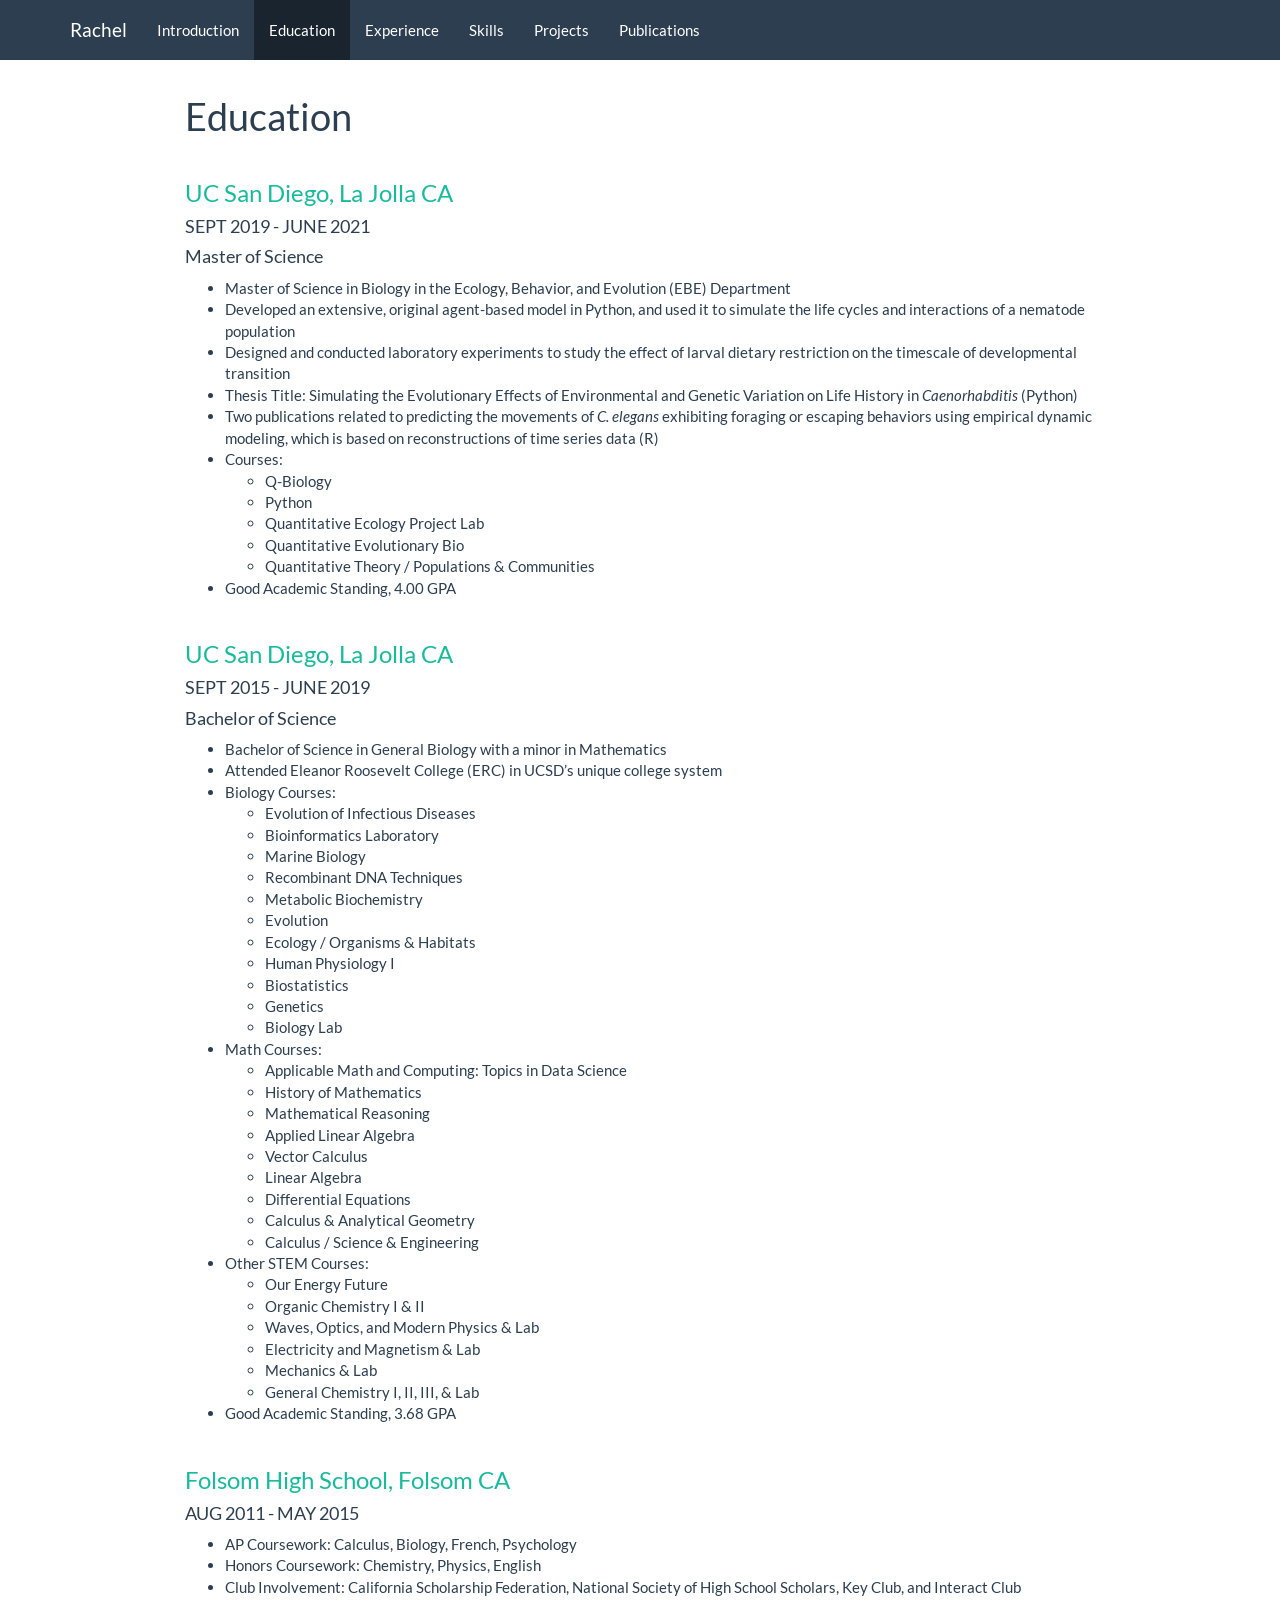
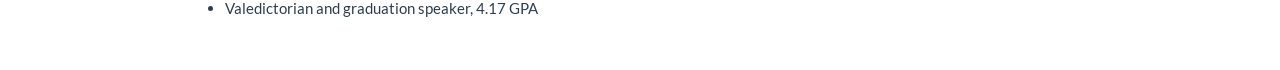
==== edu.html @ 0f0b10cb "Initial commit" ====
<!DOCTYPE html>

<html>

<head>

<meta charset="utf-8" />
<meta name="generator" content="pandoc" />
<meta http-equiv="X-UA-Compatible" content="IE=EDGE" />




<title>Education</title>

<script src="site_libs/header-attrs-2.25/header-attrs.js"></script>
<script src="site_libs/jquery-3.6.0/jquery-3.6.0.min.js"></script>
<meta name="viewport" content="width=device-width, initial-scale=1" />
<link href="site_libs/bootstrap-3.3.5/css/flatly.min.css" rel="stylesheet" />
<script src="site_libs/bootstrap-3.3.5/js/bootstrap.min.js"></script>
<script src="site_libs/bootstrap-3.3.5/shim/html5shiv.min.js"></script>
<script src="site_libs/bootstrap-3.3.5/shim/respond.min.js"></script>
<style>h1 {font-size: 34px;}
       h1.title {font-size: 38px;}
       h2 {font-size: 30px;}
       h3 {font-size: 24px;}
       h4 {font-size: 18px;}
       h5 {font-size: 16px;}
       h6 {font-size: 12px;}
       code {color: inherit; background-color: rgba(0, 0, 0, 0.04);}
       pre:not([class]) { background-color: white }</style>
<script src="site_libs/navigation-1.1/tabsets.js"></script>
<link href="site_libs/highlightjs-9.12.0/default.css" rel="stylesheet" />
<script src="site_libs/highlightjs-9.12.0/highlight.js"></script>
<link rel="shortcut icon" href="RG_Grad_Photo_2019.jpeg" />

<style type="text/css">
  code{white-space: pre-wrap;}
  span.smallcaps{font-variant: small-caps;}
  span.underline{text-decoration: underline;}
  div.column{display: inline-block; vertical-align: top; width: 50%;}
  div.hanging-indent{margin-left: 1.5em; text-indent: -1.5em;}
  ul.task-list{list-style: none;}
    </style>

<style type="text/css">code{white-space: pre;}</style>
<script type="text/javascript">
if (window.hljs) {
  hljs.configure({languages: []});
  hljs.initHighlightingOnLoad();
  if (document.readyState && document.readyState === "complete") {
    window.setTimeout(function() { hljs.initHighlighting(); }, 0);
  }
}
</script>









<style type = "text/css">
.main-container {
  max-width: 940px;
  margin-left: auto;
  margin-right: auto;
}
img {
  max-width:100%;
}
.tabbed-pane {
  padding-top: 12px;
}
.html-widget {
  margin-bottom: 20px;
}
button.code-folding-btn:focus {
  outline: none;
}
summary {
  display: list-item;
}
details > summary > p:only-child {
  display: inline;
}
pre code {
  padding: 0;
}
</style>


<style type="text/css">
.dropdown-submenu {
  position: relative;
}
.dropdown-submenu>.dropdown-menu {
  top: 0;
  left: 100%;
  margin-top: -6px;
  margin-left: -1px;
  border-radius: 0 6px 6px 6px;
}
.dropdown-submenu:hover>.dropdown-menu {
  display: block;
}
.dropdown-submenu>a:after {
  display: block;
  content: " ";
  float: right;
  width: 0;
  height: 0;
  border-color: transparent;
  border-style: solid;
  border-width: 5px 0 5px 5px;
  border-left-color: #cccccc;
  margin-top: 5px;
  margin-right: -10px;
}
.dropdown-submenu:hover>a:after {
  border-left-color: #adb5bd;
}
.dropdown-submenu.pull-left {
  float: none;
}
.dropdown-submenu.pull-left>.dropdown-menu {
  left: -100%;
  margin-left: 10px;
  border-radius: 6px 0 6px 6px;
}
</style>

<script type="text/javascript">
// manage active state of menu based on current page
$(document).ready(function () {
  // active menu anchor
  href = window.location.pathname
  href = href.substr(href.lastIndexOf('/') + 1)
  if (href === "")
    href = "index.html";
  var menuAnchor = $('a[href="' + href + '"]');

  // mark the anchor link active (and if it's in a dropdown, also mark that active)
  var dropdown = menuAnchor.closest('li.dropdown');
  if (window.bootstrap) { // Bootstrap 4+
    menuAnchor.addClass('active');
    dropdown.find('> .dropdown-toggle').addClass('active');
  } else { // Bootstrap 3
    menuAnchor.parent().addClass('active');
    dropdown.addClass('active');
  }

  // Navbar adjustments
  var navHeight = $(".navbar").first().height() + 15;
  var style = document.createElement('style');
  var pt = "padding-top: " + navHeight + "px; ";
  var mt = "margin-top: -" + navHeight + "px; ";
  var css = "";
  // offset scroll position for anchor links (for fixed navbar)
  for (var i = 1; i <= 6; i++) {
    css += ".section h" + i + "{ " + pt + mt + "}\n";
  }
  style.innerHTML = "body {" + pt + "padding-bottom: 40px; }\n" + css;
  document.head.appendChild(style);
});
</script>

<!-- tabsets -->

<style type="text/css">
.tabset-dropdown > .nav-tabs {
  display: inline-table;
  max-height: 500px;
  min-height: 44px;
  overflow-y: auto;
  border: 1px solid #ddd;
  border-radius: 4px;
}

.tabset-dropdown > .nav-tabs > li.active:before, .tabset-dropdown > .nav-tabs.nav-tabs-open:before {
  content: "\e259";
  font-family: 'Glyphicons Halflings';
  display: inline-block;
  padding: 10px;
  border-right: 1px solid #ddd;
}

.tabset-dropdown > .nav-tabs.nav-tabs-open > li.active:before {
  content: "\e258";
  font-family: 'Glyphicons Halflings';
  border: none;
}

.tabset-dropdown > .nav-tabs > li.active {
  display: block;
}

.tabset-dropdown > .nav-tabs > li > a,
.tabset-dropdown > .nav-tabs > li > a:focus,
.tabset-dropdown > .nav-tabs > li > a:hover {
  border: none;
  display: inline-block;
  border-radius: 4px;
  background-color: transparent;
}

.tabset-dropdown > .nav-tabs.nav-tabs-open > li {
  display: block;
  float: none;
}

.tabset-dropdown > .nav-tabs > li {
  display: none;
}
</style>

<!-- code folding -->




</head>

<body>


<div class="container-fluid main-container">




<div class="navbar navbar-default  navbar-fixed-top" role="navigation">
  <div class="container">
    <div class="navbar-header">
      <button type="button" class="navbar-toggle collapsed" data-toggle="collapse" data-bs-toggle="collapse" data-target="#navbar" data-bs-target="#navbar">
        <span class="icon-bar"></span>
        <span class="icon-bar"></span>
        <span class="icon-bar"></span>
      </button>
      <a class="navbar-brand" href="index.html">Rachel</a>
    </div>
    <div id="navbar" class="navbar-collapse collapse">
      <ul class="nav navbar-nav">
        <li>
  <a href="index.html">Introduction</a>
</li>
<li>
  <a href="edu.html">Education</a>
</li>
<li>
  <a href="exp.html">Experience</a>
</li>
<li>
  <a href="skills.html">Skills</a>
</li>
<li>
  <a href="proj.html">Projects</a>
</li>
<li>
  <a href="pub.html">Publications</a>
</li>
      </ul>
      <ul class="nav navbar-nav navbar-right">
        
      </ul>
    </div><!--/.nav-collapse -->
  </div><!--/.container -->
</div><!--/.navbar -->

<div id="header">



<h1 class="title toc-ignore">Education</h1>

</div>


<p> </p>
<div id="uc-san-diego-la-jolla-ca" class="section level3">
<h3><a href="https://ucsd.edu/">UC San Diego, La Jolla CA</a></h3>
<div id="sept-2019---june-2021" class="section level4">
<h4>SEPT 2019 - JUNE 2021</h4>
</div>
<div id="master-of-science" class="section level4">
<h4>Master of Science</h4>
<ul>
<li>Master of Science in Biology in the Ecology, Behavior, and Evolution
(EBE) Department</li>
<li>Developed an extensive, original agent-based model in Python, and
used it to simulate the life cycles and interactions of a nematode
population</li>
<li>Designed and conducted laboratory experiments to study the effect of
larval dietary restriction on the timescale of developmental
transition</li>
<li>Thesis Title: Simulating the Evolutionary Effects of Environmental
and Genetic Variation on Life History in <em>Caenorhabditis</em>
(Python)</li>
<li>Two publications related to predicting the movements of <em>C.
elegans</em> exhibiting foraging or escaping behaviors using empirical
dynamic modeling, which is based on reconstructions of time series data
(R)</li>
<li>Courses:
<ul>
<li>Q-Biology</li>
<li>Python</li>
<li>Quantitative Ecology Project Lab</li>
<li>Quantitative Evolutionary Bio</li>
<li>Quantitative Theory / Populations &amp; Communities</li>
</ul></li>
<li>Good Academic Standing, 4.00 GPA</li>
</ul>
<p> </p>
</div>
</div>
<div id="uc-san-diego-la-jolla-ca-1" class="section level3">
<h3><a href="https://ucsd.edu/">UC San Diego, La Jolla CA</a></h3>
<div id="sept-2015---june-2019" class="section level4">
<h4>SEPT 2015 - JUNE 2019</h4>
</div>
<div id="bachelor-of-science" class="section level4">
<h4>Bachelor of Science</h4>
<ul>
<li>Bachelor of Science in General Biology with a minor in
Mathematics</li>
<li>Attended Eleanor Roosevelt College (ERC) in UCSD’s unique college
system</li>
<li>Biology Courses:
<ul>
<li>Evolution of Infectious Diseases</li>
<li>Bioinformatics Laboratory</li>
<li>Marine Biology</li>
<li>Recombinant DNA Techniques</li>
<li>Metabolic Biochemistry</li>
<li>Evolution</li>
<li>Ecology / Organisms &amp; Habitats</li>
<li>Human Physiology I</li>
<li>Biostatistics</li>
<li>Genetics</li>
<li>Biology Lab</li>
</ul></li>
<li>Math Courses:
<ul>
<li>Applicable Math and Computing: Topics in Data Science</li>
<li>History of Mathematics</li>
<li>Mathematical Reasoning</li>
<li>Applied Linear Algebra</li>
<li>Vector Calculus</li>
<li>Linear Algebra</li>
<li>Differential Equations</li>
<li>Calculus &amp; Analytical Geometry</li>
<li>Calculus / Science &amp; Engineering</li>
</ul></li>
<li>Other STEM Courses:
<ul>
<li>Our Energy Future</li>
<li>Organic Chemistry I &amp; II</li>
<li>Waves, Optics, and Modern Physics &amp; Lab</li>
<li>Electricity and Magnetism &amp; Lab</li>
<li>Mechanics &amp; Lab</li>
<li>General Chemistry I, II, III, &amp; Lab</li>
</ul></li>
<li>Good Academic Standing, 3.68 GPA</li>
</ul>
<p> </p>
</div>
</div>
<div id="folsom-high-school-folsom-ca" class="section level3">
<h3><a href="https://www.fcusd.org/fhs">Folsom High School, Folsom
CA</a></h3>
<div id="aug-2011---may-2015" class="section level4">
<h4>AUG 2011 - MAY 2015</h4>
<ul>
<li>AP Coursework: Calculus, Biology, French, Psychology</li>
<li>Honors Coursework: Chemistry, Physics, English</li>
<li>Club Involvement: California Scholarship Federation, National
Society of High School Scholars, Key Club, and Interact Club</li>
<li>Valedictorian and graduation speaker, 4.17 GPA</li>
</ul>
</div>
</div>




</div>

<script>

// add bootstrap table styles to pandoc tables
function bootstrapStylePandocTables() {
  $('tr.odd').parent('tbody').parent('table').addClass('table table-condensed');
}
$(document).ready(function () {
  bootstrapStylePandocTables();
});


</script>

<!-- tabsets -->

<script>
$(document).ready(function () {
  window.buildTabsets("TOC");
});

$(document).ready(function () {
  $('.tabset-dropdown > .nav-tabs > li').click(function () {
    $(this).parent().toggleClass('nav-tabs-open');
  });
});
</script>

<!-- code folding -->


<!-- dynamically load mathjax for compatibility with self-contained -->
<script>
  (function () {
    var script = document.createElement("script");
    script.type = "text/javascript";
    script.src  = "https://mathjax.rstudio.com/latest/MathJax.js?config=TeX-AMS-MML_HTMLorMML";
    document.getElementsByTagName("head")[0].appendChild(script);
  })();
</script>

</body>
</html>
---- site_libs/bootstrap-3.3.5/css/flatly.min.css ----
@font-face {
  font-family: 'Lato';
  font-style: normal;
  font-weight: 400;
  src: url(fonts/Lato.ttf) format('truetype');
}
@font-face {
  font-family: 'Lato';
  font-style: normal;
  font-weight: 700;
  src: url(fonts/LatoBold.ttf) format('truetype');
}
@font-face {
  font-family: 'Lato';
  font-style: italic;
  font-weight: 400;
  src: url(fonts/LatoItalic.ttf) format('truetype');
}

/*!
 * bootswatch v3.3.6
 * Homepage: http://bootswatch.com
 * Copyright 2012-2015 Thomas Park
 * Licensed under MIT
 * Based on Bootstrap
*//*!
 * Bootstrap v3.3.6 (http://getbootstrap.com)
 * Copyright 2011-2015 Twitter, Inc.
 * Licensed under MIT (https://github.com/twbs/bootstrap/blob/master/LICENSE)
 *//*! normalize.css v3.0.3 | MIT License | github.com/necolas/normalize.css */html{font-family:sans-serif;-ms-text-size-adjust:100%;-webkit-text-size-adjust:100%}body{margin:0}article,aside,details,figcaption,figure,footer,header,hgroup,main,menu,nav,section,summary{display:block}audio,canvas,progress,video{display:inline-block;vertical-align:baseline}audio:not([controls]){display:none;height:0}[hidden],template{display:none}a{background-color:transparent}a:active,a:hover{outline:0}abbr[title]{border-bottom:1px dotted}b,strong{font-weight:bold}dfn{font-style:italic}h1{font-size:2em;margin:0.67em 0}mark{background:#ff0;color:#000}small{font-size:80%}sub,sup{font-size:75%;line-height:0;position:relative;vertical-align:baseline}sup{top:-0.5em}sub{bottom:-0.25em}img{border:0}svg:not(:root){overflow:hidden}figure{margin:1em 40px}hr{-webkit-box-sizing:content-box;-moz-box-sizing:content-box;box-sizing:content-box;height:0}pre{overflow:auto}code,kbd,pre,samp{font-family:monospace, monospace;font-size:1em}button,input,optgroup,select,textarea{color:inherit;font:inherit;margin:0}button{overflow:visible}button,select{text-transform:none}button,html input[type="button"],input[type="reset"],input[type="submit"]{-webkit-appearance:button;cursor:pointer}button[disabled],html input[disabled]{cursor:default}button::-moz-focus-inner,input::-moz-focus-inner{border:0;padding:0}input{line-height:normal}input[type="checkbox"],input[type="radio"]{-webkit-box-sizing:border-box;-moz-box-sizing:border-box;box-sizing:border-box;padding:0}input[type="number"]::-webkit-inner-spin-button,input[type="number"]::-webkit-outer-spin-button{height:auto}input[type="search"]{-webkit-appearance:textfield;-webkit-box-sizing:content-box;-moz-box-sizing:content-box;box-sizing:content-box}input[type="search"]::-webkit-search-cancel-button,input[type="search"]::-webkit-search-decoration{-webkit-appearance:none}fieldset{border:1px solid #c0c0c0;margin:0 2px;padding:0.35em 0.625em 0.75em}legend{border:0;padding:0}textarea{overflow:auto}optgroup{font-weight:bold}table{border-collapse:collapse;border-spacing:0}td,th{padding:0}/*! Source: https://github.com/h5bp/html5-boilerplate/blob/master/src/css/main.css */@media print{*,*:before,*:after{background:transparent !important;color:#000 !important;-webkit-box-shadow:none !important;box-shadow:none !important;text-shadow:none !important}a,a:visited{text-decoration:underline}a[href]:after{content:" (" attr(href) ")"}abbr[title]:after{content:" (" attr(title) ")"}a[href^="#"]:after,a[href^="javascript:"]:after{content:""}pre,blockquote{border:1px solid #999;page-break-inside:avoid}thead{display:table-header-group}tr,img{page-break-inside:avoid}img{max-width:100% !important}p,h2,h3{orphans:3;widows:3}h2,h3{page-break-after:avoid}.navbar{display:none}.btn>.caret,.dropup>.btn>.caret{border-top-color:#000 !important}.label{border:1px solid #000}.table{border-collapse:collapse !important}.table td,.table th{background-color:#fff !important}.table-bordered th,.table-bordered td{border:1px solid #ddd !important}}@font-face{font-family:'Glyphicons Halflings';src:url('../fonts/glyphicons-halflings-regular.eot');src:url('../fonts/glyphicons-halflings-regular.eot?#iefix') format('embedded-opentype'),url('../fonts/glyphicons-halflings-regular.woff') format('woff'),url('../fonts/glyphicons-halflings-regular.ttf') format('truetype'),url('../fonts/glyphicons-halflings-regular.svg#glyphicons_halflingsregular') format('svg')}.glyphicon{position:relative;top:1px;display:inline-block;font-family:'Glyphicons Halflings';font-style:normal;font-weight:normal;line-height:1;-webkit-font-smoothing:antialiased;-moz-osx-font-smoothing:grayscale}.glyphicon-asterisk:before{content:"\002a"}.glyphicon-plus:before{content:"\002b"}.glyphicon-euro:before,.glyphicon-eur:before{content:"\20ac"}.glyphicon-minus:before{content:"\2212"}.glyphicon-cloud:before{content:"\2601"}.glyphicon-envelope:before{content:"\2709"}.glyphicon-pencil:before{content:"\270f"}.glyphicon-glass:before{content:"\e001"}.glyphicon-music:before{content:"\e002"}.glyphicon-search:before{content:"\e003"}.glyphicon-heart:before{content:"\e005"}.glyphicon-star:before{content:"\e006"}.glyphicon-star-empty:before{content:"\e007"}.glyphicon-user:before{content:"\e008"}.glyphicon-film:before{content:"\e009"}.glyphicon-th-large:before{content:"\e010"}.glyphicon-th:before{content:"\e011"}.glyphicon-th-list:before{content:"\e012"}.glyphicon-ok:before{content:"\e013"}.glyphicon-remove:before{content:"\e014"}.glyphicon-zoom-in:before{content:"\e015"}.glyphicon-zoom-out:before{content:"\e016"}.glyphicon-off:before{content:"\e017"}.glyphicon-signal:before{content:"\e018"}.glyphicon-cog:before{content:"\e019"}.glyphicon-trash:before{content:"\e020"}.glyphicon-home:before{content:"\e021"}.glyphicon-file:before{content:"\e022"}.glyphicon-time:before{content:"\e023"}.glyphicon-road:before{content:"\e024"}.glyphicon-download-alt:before{content:"\e025"}.glyphicon-download:before{content:"\e026"}.glyphicon-upload:before{content:"\e027"}.glyphicon-inbox:before{content:"\e028"}.glyphicon-play-circle:before{content:"\e029"}.glyphicon-repeat:before{content:"\e030"}.glyphicon-refresh:before{content:"\e031"}.glyphicon-list-alt:before{content:"\e032"}.glyphicon-lock:before{content:"\e033"}.glyphicon-flag:before{content:"\e034"}.glyphicon-headphones:before{content:"\e035"}.glyphicon-volume-off:before{content:"\e036"}.glyphicon-volume-down:before{content:"\e037"}.glyphicon-volume-up:before{content:"\e038"}.glyphicon-qrcode:before{content:"\e039"}.glyphicon-barcode:before{content:"\e040"}.glyphicon-tag:before{content:"\e041"}.glyphicon-tags:before{content:"\e042"}.glyphicon-book:before{content:"\e043"}.glyphicon-bookmark:before{content:"\e044"}.glyphicon-print:before{content:"\e045"}.glyphicon-camera:before{content:"\e046"}.glyphicon-font:before{content:"\e047"}.glyphicon-bold:before{content:"\e048"}.glyphicon-italic:before{content:"\e049"}.glyphicon-text-height:before{content:"\e050"}.glyphicon-text-width:before{content:"\e051"}.glyphicon-align-left:before{content:"\e052"}.glyphicon-align-center:before{content:"\e053"}.glyphicon-align-right:before{content:"\e054"}.glyphicon-align-justify:before{content:"\e055"}.glyphicon-list:before{content:"\e056"}.glyphicon-indent-left:before{content:"\e057"}.glyphicon-indent-right:before{content:"\e058"}.glyphicon-facetime-video:before{content:"\e059"}.glyphicon-picture:before{content:"\e060"}.glyphicon-map-marker:before{content:"\e062"}.glyphicon-adjust:before{content:"\e063"}.glyphicon-tint:before{content:"\e064"}.glyphicon-edit:before{content:"\e065"}.glyphicon-share:before{content:"\e066"}.glyphicon-check:before{content:"\e067"}.glyphicon-move:before{content:"\e068"}.glyphicon-step-backward:before{content:"\e069"}.glyphicon-fast-backward:before{content:"\e070"}.glyphicon-backward:before{content:"\e071"}.glyphicon-play:before{content:"\e072"}.glyphicon-pause:before{content:"\e073"}.glyphicon-stop:before{content:"\e074"}.glyphicon-forward:before{content:"\e075"}.glyphicon-fast-forward:before{content:"\e076"}.glyphicon-step-forward:before{content:"\e077"}.glyphicon-eject:before{content:"\e078"}.glyphicon-chevron-left:before{content:"\e079"}.glyphicon-chevron-right:before{content:"\e080"}.glyphicon-plus-sign:before{content:"\e081"}.glyphicon-minus-sign:before{content:"\e082"}.glyphicon-remove-sign:before{content:"\e083"}.glyphicon-ok-sign:before{content:"\e084"}.glyphicon-question-sign:before{content:"\e085"}.glyphicon-info-sign:before{content:"\e086"}.glyphicon-screenshot:before{content:"\e087"}.glyphicon-remove-circle:before{content:"\e088"}.glyphicon-ok-circle:before{content:"\e089"}.glyphicon-ban-circle:before{content:"\e090"}.glyphicon-arrow-left:before{content:"\e091"}.glyphicon-arrow-right:before{content:"\e092"}.glyphicon-arrow-up:before{content:"\e093"}.glyphicon-arrow-down:before{content:"\e094"}.glyphicon-share-alt:before{content:"\e095"}.glyphicon-resize-full:before{content:"\e096"}.glyphicon-resize-small:before{content:"\e097"}.glyphicon-exclamation-sign:before{content:"\e101"}.glyphicon-gift:before{content:"\e102"}.glyphicon-leaf:before{content:"\e103"}.glyphicon-fire:before{content:"\e104"}.glyphicon-eye-open:before{content:"\e105"}.glyphicon-eye-close:before{content:"\e106"}.glyphicon-warning-sign:before{content:"\e107"}.glyphicon-plane:before{content:"\e108"}.glyphicon-calendar:before{content:"\e109"}.glyphicon-random:before{content:"\e110"}.glyphicon-comment:before{content:"\e111"}.glyphicon-magnet:before{content:"\e112"}.glyphicon-chevron-up:before{content:"\e113"}.glyphicon-chevron-down:before{content:"\e114"}.glyphicon-retweet:before{content:"\e115"}.glyphicon-shopping-cart:before{content:"\e116"}.glyphicon-folder-close:before{content:"\e117"}.glyphicon-folder-open:before{content:"\e118"}.glyphicon-resize-vertical:before{content:"\e119"}.glyphicon-resize-horizontal:before{content:"\e120"}.glyphicon-hdd:before{content:"\e121"}.glyphicon-bullhorn:before{content:"\e122"}.glyphicon-bell:before{content:"\e123"}.glyphicon-certificate:before{content:"\e124"}.glyphicon-thumbs-up:before{content:"\e125"}.glyphicon-thumbs-down:before{content:"\e126"}.glyphicon-hand-right:before{content:"\e127"}.glyphicon-hand-left:before{content:"\e128"}.glyphicon-hand-up:before{content:"\e129"}.glyphicon-hand-down:before{content:"\e130"}.glyphicon-circle-arrow-right:before{content:"\e131"}.glyphicon-circle-arrow-left:before{content:"\e132"}.glyphicon-circle-arrow-up:before{content:"\e133"}.glyphicon-circle-arrow-down:before{content:"\e134"}.glyphicon-globe:before{content:"\e135"}.glyphicon-wrench:before{content:"\e136"}.glyphicon-tasks:before{content:"\e137"}.glyphicon-filter:before{content:"\e138"}.glyphicon-briefcase:before{content:"\e139"}.glyphicon-fullscreen:before{content:"\e140"}.glyphicon-dashboard:before{content:"\e141"}.glyphicon-paperclip:before{content:"\e142"}.glyphicon-heart-empty:before{content:"\e143"}.glyphicon-link:before{content:"\e144"}.glyphicon-phone:before{content:"\e145"}.glyphicon-pushpin:before{content:"\e146"}.glyphicon-usd:before{content:"\e148"}.glyphicon-gbp:before{content:"\e149"}.glyphicon-sort:before{content:"\e150"}.glyphicon-sort-by-alphabet:before{content:"\e151"}.glyphicon-sort-by-alphabet-alt:before{content:"\e152"}.glyphicon-sort-by-order:before{content:"\e153"}.glyphicon-sort-by-order-alt:before{content:"\e154"}.glyphicon-sort-by-attributes:before{content:"\e155"}.glyphicon-sort-by-attributes-alt:before{content:"\e156"}.glyphicon-unchecked:before{content:"\e157"}.glyphicon-expand:before{content:"\e158"}.glyphicon-collapse-down:before{content:"\e159"}.glyphicon-collapse-up:before{content:"\e160"}.glyphicon-log-in:before{content:"\e161"}.glyphicon-flash:before{content:"\e162"}.glyphicon-log-out:before{content:"\e163"}.glyphicon-new-window:before{content:"\e164"}.glyphicon-record:before{content:"\e165"}.glyphicon-save:before{content:"\e166"}.glyphicon-open:before{content:"\e167"}.glyphicon-saved:before{content:"\e168"}.glyphicon-import:before{content:"\e169"}.glyphicon-export:before{content:"\e170"}.glyphicon-send:before{content:"\e171"}.glyphicon-floppy-disk:before{content:"\e172"}.glyphicon-floppy-saved:before{content:"\e173"}.glyphicon-floppy-remove:before{content:"\e174"}.glyphicon-floppy-save:before{content:"\e175"}.glyphicon-floppy-open:before{content:"\e176"}.glyphicon-credit-card:before{content:"\e177"}.glyphicon-transfer:before{content:"\e178"}.glyphicon-cutlery:before{content:"\e179"}.glyphicon-header:before{content:"\e180"}.glyphicon-compressed:before{content:"\e181"}.glyphicon-earphone:before{content:"\e182"}.glyphicon-phone-alt:before{content:"\e183"}.glyphicon-tower:before{content:"\e184"}.glyphicon-stats:before{content:"\e185"}.glyphicon-sd-video:before{content:"\e186"}.glyphicon-hd-video:before{content:"\e187"}.glyphicon-subtitles:before{content:"\e188"}.glyphicon-sound-stereo:before{content:"\e189"}.glyphicon-sound-dolby:before{content:"\e190"}.glyphicon-sound-5-1:before{content:"\e191"}.glyphicon-sound-6-1:before{content:"\e192"}.glyphicon-sound-7-1:before{content:"\e193"}.glyphicon-copyright-mark:before{content:"\e194"}.glyphicon-registration-mark:before{content:"\e195"}.glyphicon-cloud-download:before{content:"\e197"}.glyphicon-cloud-upload:before{content:"\e198"}.glyphicon-tree-conifer:before{content:"\e199"}.glyphicon-tree-deciduous:before{content:"\e200"}.glyphicon-cd:before{content:"\e201"}.glyphicon-save-file:before{content:"\e202"}.glyphicon-open-file:before{content:"\e203"}.glyphicon-level-up:before{content:"\e204"}.glyphicon-copy:before{content:"\e205"}.glyphicon-paste:before{content:"\e206"}.glyphicon-alert:before{content:"\e209"}.glyphicon-equalizer:before{content:"\e210"}.glyphicon-king:before{content:"\e211"}.glyphicon-queen:before{content:"\e212"}.glyphicon-pawn:before{content:"\e213"}.glyphicon-bishop:before{content:"\e214"}.glyphicon-knight:before{content:"\e215"}.glyphicon-baby-formula:before{content:"\e216"}.glyphicon-tent:before{content:"\26fa"}.glyphicon-blackboard:before{content:"\e218"}.glyphicon-bed:before{content:"\e219"}.glyphicon-apple:before{content:"\f8ff"}.glyphicon-erase:before{content:"\e221"}.glyphicon-hourglass:before{content:"\231b"}.glyphicon-lamp:before{content:"\e223"}.glyphicon-duplicate:before{content:"\e224"}.glyphicon-piggy-bank:before{content:"\e225"}.glyphicon-scissors:before{content:"\e226"}.glyphicon-bitcoin:before{content:"\e227"}.glyphicon-btc:before{content:"\e227"}.glyphicon-xbt:before{content:"\e227"}.glyphicon-yen:before{content:"\00a5"}.glyphicon-jpy:before{content:"\00a5"}.glyphicon-ruble:before{content:"\20bd"}.glyphicon-rub:before{content:"\20bd"}.glyphicon-scale:before{content:"\e230"}.glyphicon-ice-lolly:before{content:"\e231"}.glyphicon-ice-lolly-tasted:before{content:"\e232"}.glyphicon-education:before{content:"\e233"}.glyphicon-option-horizontal:before{content:"\e234"}.glyphicon-option-vertical:before{content:"\e235"}.glyphicon-menu-hamburger:before{content:"\e236"}.glyphicon-modal-window:before{content:"\e237"}.glyphicon-oil:before{content:"\e238"}.glyphicon-grain:before{content:"\e239"}.glyphicon-sunglasses:before{content:"\e240"}.glyphicon-text-size:before{content:"\e241"}.glyphicon-text-color:before{content:"\e242"}.glyphicon-text-background:before{content:"\e243"}.glyphicon-object-align-top:before{content:"\e244"}.glyphicon-object-align-bottom:before{content:"\e245"}.glyphicon-object-align-horizontal:before{content:"\e246"}.glyphicon-object-align-left:before{content:"\e247"}.glyphicon-object-align-vertical:before{content:"\e248"}.glyphicon-object-align-right:before{content:"\e249"}.glyphicon-triangle-right:before{content:"\e250"}.glyphicon-triangle-left:before{content:"\e251"}.glyphicon-triangle-bottom:before{content:"\e252"}.glyphicon-triangle-top:before{content:"\e253"}.glyphicon-console:before{content:"\e254"}.glyphicon-superscript:before{content:"\e255"}.glyphicon-subscript:before{content:"\e256"}.glyphicon-menu-left:before{content:"\e257"}.glyphicon-menu-right:before{content:"\e258"}.glyphicon-menu-down:before{content:"\e259"}.glyphicon-menu-up:before{content:"\e260"}*{-webkit-box-sizing:border-box;-moz-box-sizing:border-box;box-sizing:border-box}*:before,*:after{-webkit-box-sizing:border-box;-moz-box-sizing:border-box;box-sizing:border-box}html{font-size:10px;-webkit-tap-highlight-color:rgba(0,0,0,0)}body{font-family:"Lato","Helvetica Neue",Helvetica,Arial,sans-serif;font-size:15px;line-height:1.42857143;color:#2c3e50;background-color:#ffffff}input,button,select,textarea{font-family:inherit;font-size:inherit;line-height:inherit}a{color:#18bc9c;text-decoration:none}a:hover,a:focus{color:#18bc9c;text-decoration:underline}a:focus{outline:thin dotted;outline:5px auto -webkit-focus-ring-color;outline-offset:-2px}figure{margin:0}img{vertical-align:middle}.img-responsive,.thumbnail>img,.thumbnail a>img,.carousel-inner>.item>img,.carousel-inner>.item>a>img{display:block;max-width:100%;height:auto}.img-rounded{border-radius:6px}.img-thumbnail{padding:4px;line-height:1.42857143;background-color:#ffffff;border:1px solid #ecf0f1;border-radius:4px;-webkit-transition:all .2s ease-in-out;-o-transition:all .2s ease-in-out;transition:all .2s ease-in-out;display:inline-block;max-width:100%;height:auto}.img-circle{border-radius:50%}hr{margin-top:21px;margin-bottom:21px;border:0;border-top:1px solid #ecf0f1}.sr-only{position:absolute;width:1px;height:1px;margin:-1px;padding:0;overflow:hidden;clip:rect(0, 0, 0, 0);border:0}.sr-only-focusable:active,.sr-only-focusable:focus{position:static;width:auto;height:auto;margin:0;overflow:visible;clip:auto}[role="button"]{cursor:pointer}h1,h2,h3,h4,h5,h6,.h1,.h2,.h3,.h4,.h5,.h6{font-family:"Lato","Helvetica Neue",Helvetica,Arial,sans-serif;font-weight:400;line-height:1.1;color:inherit}h1 small,h2 small,h3 small,h4 small,h5 small,h6 small,.h1 small,.h2 small,.h3 small,.h4 small,.h5 small,.h6 small,h1 .small,h2 .small,h3 .small,h4 .small,h5 .small,h6 .small,.h1 .small,.h2 .small,.h3 .small,.h4 .small,.h5 .small,.h6 .small{font-weight:normal;line-height:1;color:#b4bcc2}h1,.h1,h2,.h2,h3,.h3{margin-top:21px;margin-bottom:10.5px}h1 small,.h1 small,h2 small,.h2 small,h3 small,.h3 small,h1 .small,.h1 .small,h2 .small,.h2 .small,h3 .small,.h3 .small{font-size:65%}h4,.h4,h5,.h5,h6,.h6{margin-top:10.5px;margin-bottom:10.5px}h4 small,.h4 small,h5 small,.h5 small,h6 small,.h6 small,h4 .small,.h4 .small,h5 .small,.h5 .small,h6 .small,.h6 .small{font-size:75%}h1,.h1{font-size:39px}h2,.h2{font-size:32px}h3,.h3{font-size:26px}h4,.h4{font-size:19px}h5,.h5{font-size:15px}h6,.h6{font-size:13px}p{margin:0 0 10.5px}.lead{margin-bottom:21px;font-size:17px;font-weight:300;line-height:1.4}@media (min-width:768px){.lead{font-size:22.5px}}small,.small{font-size:86%}mark,.mark{background-color:#f39c12;padding:.2em}.text-left{text-align:left}.text-right{text-align:right}.text-center{text-align:center}.text-justify{text-align:justify}.text-nowrap{white-space:nowrap}.text-lowercase{text-transform:lowercase}.text-uppercase{text-transform:uppercase}.text-capitalize{text-transform:capitalize}.text-muted{color:#b4bcc2}.text-primary{color:#2c3e50}a.text-primary:hover,a.text-primary:focus{color:#1a242f}.text-success{color:#ffffff}a.text-success:hover,a.text-success:focus{color:#e6e6e6}.text-info{color:#ffffff}a.text-info:hover,a.text-info:focus{color:#e6e6e6}.text-warning{color:#ffffff}a.text-warning:hover,a.text-warning:focus{color:#e6e6e6}.text-danger{color:#ffffff}a.text-danger:hover,a.text-danger:focus{color:#e6e6e6}.bg-primary{color:#fff;background-color:#2c3e50}a.bg-primary:hover,a.bg-primary:focus{background-color:#1a242f}.bg-success{background-color:#18bc9c}a.bg-success:hover,a.bg-success:focus{background-color:#128f76}.bg-info{background-color:#3498db}a.bg-info:hover,a.bg-info:focus{background-color:#217dbb}.bg-warning{background-color:#f39c12}a.bg-warning:hover,a.bg-warning:focus{background-color:#c87f0a}.bg-danger{background-color:#e74c3c}a.bg-danger:hover,a.bg-danger:focus{background-color:#d62c1a}.page-header{padding-bottom:9.5px;margin:42px 0 21px;border-bottom:1px solid transparent}ul,ol{margin-top:0;margin-bottom:10.5px}ul ul,ol ul,ul ol,ol ol{margin-bottom:0}.list-unstyled{padding-left:0;list-style:none}.list-inline{padding-left:0;list-style:none;margin-left:-5px}.list-inline>li{display:inline-block;padding-left:5px;padding-right:5px}dl{margin-top:0;margin-bottom:21px}dt,dd{line-height:1.42857143}dt{font-weight:bold}dd{margin-left:0}@media (min-width:768px){.dl-horizontal dt{float:left;width:160px;clear:left;text-align:right;overflow:hidden;text-overflow:ellipsis;white-space:nowrap}.dl-horizontal dd{margin-left:180px}}abbr[title],abbr[data-original-title]{cursor:help;border-bottom:1px dotted #b4bcc2}.initialism{font-size:90%;text-transform:uppercase}blockquote{padding:10.5px 21px;margin:0 0 21px;font-size:18.75px;border-left:5px solid #ecf0f1}blockquote p:last-child,blockquote ul:last-child,blockquote ol:last-child{margin-bottom:0}blockquote footer,blockquote small,blockquote .small{display:block;font-size:80%;line-height:1.42857143;color:#b4bcc2}blockquote footer:before,blockquote small:before,blockquote .small:before{content:'\2014 \00A0'}.blockquote-reverse,blockquote.pull-right{padding-right:15px;padding-left:0;border-right:5px solid #ecf0f1;border-left:0;text-align:right}.blockquote-reverse footer:before,blockquote.pull-right footer:before,.blockquote-reverse small:before,blockquote.pull-right small:before,.blockquote-reverse .small:before,blockquote.pull-right .small:before{content:''}.blockquote-reverse footer:after,blockquote.pull-right footer:after,.blockquote-reverse small:after,blockquote.pull-right small:after,.blockquote-reverse .small:after,blockquote.pull-right .small:after{content:'\00A0 \2014'}address{margin-bottom:21px;font-style:normal;line-height:1.42857143}code,kbd,pre,samp{font-family:monospace}code{padding:2px 4px;font-size:90%;color:#c7254e;background-color:#f9f2f4;border-radius:4px}kbd{padding:2px 4px;font-size:90%;color:#ffffff;background-color:#333333;border-radius:3px;-webkit-box-shadow:inset 0 -1px 0 rgba(0,0,0,0.25);box-shadow:inset 0 -1px 0 rgba(0,0,0,0.25)}kbd kbd{padding:0;font-size:100%;font-weight:bold;-webkit-box-shadow:none;box-shadow:none}pre{display:block;padding:10px;margin:0 0 10.5px;font-size:14px;line-height:1.42857143;word-break:break-all;word-wrap:break-word;color:#7b8a8b;background-color:#ecf0f1;border:1px solid #cccccc;border-radius:4px}pre code{padding:0;font-size:inherit;color:inherit;white-space:pre-wrap;background-color:transparent;border-radius:0}.pre-scrollable{max-height:340px;overflow-y:scroll}.container{margin-right:auto;margin-left:auto;padding-left:15px;padding-right:15px}@media (min-width:768px){.container{width:750px}}@media (min-width:992px){.container{width:970px}}@media (min-width:1200px){.container{width:1170px}}.container-fluid{margin-right:auto;margin-left:auto;padding-left:15px;padding-right:15px}.row{margin-left:-15px;margin-right:-15px}.col-xs-1,.col-sm-1,.col-md-1,.col-lg-1,.col-xs-2,.col-sm-2,.col-md-2,.col-lg-2,.col-xs-3,.col-sm-3,.col-md-3,.col-lg-3,.col-xs-4,.col-sm-4,.col-md-4,.col-lg-4,.col-xs-5,.col-sm-5,.col-md-5,.col-lg-5,.col-xs-6,.col-sm-6,.col-md-6,.col-lg-6,.col-xs-7,.col-sm-7,.col-md-7,.col-lg-7,.col-xs-8,.col-sm-8,.col-md-8,.col-lg-8,.col-xs-9,.col-sm-9,.col-md-9,.col-lg-9,.col-xs-10,.col-sm-10,.col-md-10,.col-lg-10,.col-xs-11,.col-sm-11,.col-md-11,.col-lg-11,.col-xs-12,.col-sm-12,.col-md-12,.col-lg-12{position:relative;min-height:1px;padding-left:15px;padding-right:15px}.col-xs-1,.col-xs-2,.col-xs-3,.col-xs-4,.col-xs-5,.col-xs-6,.col-xs-7,.col-xs-8,.col-xs-9,.col-xs-10,.col-xs-11,.col-xs-12{float:left}.col-xs-12{width:100%}.col-xs-11{width:91.66666667%}.col-xs-10{width:83.33333333%}.col-xs-9{width:75%}.col-xs-8{width:66.66666667%}.col-xs-7{width:58.33333333%}.col-xs-6{width:50%}.col-xs-5{width:41.66666667%}.col-xs-4{width:33.33333333%}.col-xs-3{width:25%}.col-xs-2{width:16.66666667%}.col-xs-1{width:8.33333333%}.col-xs-pull-12{right:100%}.col-xs-pull-11{right:91.66666667%}.col-xs-pull-10{right:83.33333333%}.col-xs-pull-9{right:75%}.col-xs-pull-8{right:66.66666667%}.col-xs-pull-7{right:58.33333333%}.col-xs-pull-6{right:50%}.col-xs-pull-5{right:41.66666667%}.col-xs-pull-4{right:33.33333333%}.col-xs-pull-3{right:25%}.col-xs-pull-2{right:16.66666667%}.col-xs-pull-1{right:8.33333333%}.col-xs-pull-0{right:auto}.col-xs-push-12{left:100%}.col-xs-push-11{left:91.66666667%}.col-xs-push-10{left:83.33333333%}.col-xs-push-9{left:75%}.col-xs-push-8{left:66.66666667%}.col-xs-push-7{left:58.33333333%}.col-xs-push-6{left:50%}.col-xs-push-5{left:41.66666667%}.col-xs-push-4{left:33.33333333%}.col-xs-push-3{left:25%}.col-xs-push-2{left:16.66666667%}.col-xs-push-1{left:8.33333333%}.col-xs-push-0{left:auto}.col-xs-offset-12{margin-left:100%}.col-xs-offset-11{margin-left:91.66666667%}.col-xs-offset-10{margin-left:83.33333333%}.col-xs-offset-9{margin-left:75%}.col-xs-offset-8{margin-left:66.66666667%}.col-xs-offset-7{margin-left:58.33333333%}.col-xs-offset-6{margin-left:50%}.col-xs-offset-5{margin-left:41.66666667%}.col-xs-offset-4{margin-left:33.33333333%}.col-xs-offset-3{margin-left:25%}.col-xs-offset-2{margin-left:16.66666667%}.col-xs-offset-1{margin-left:8.33333333%}.col-xs-offset-0{margin-left:0%}@media (min-width:768px){.col-sm-1,.col-sm-2,.col-sm-3,.col-sm-4,.col-sm-5,.col-sm-6,.col-sm-7,.col-sm-8,.col-sm-9,.col-sm-10,.col-sm-11,.col-sm-12{float:left}.col-sm-12{width:100%}.col-sm-11{width:91.66666667%}.col-sm-10{width:83.33333333%}.col-sm-9{width:75%}.col-sm-8{width:66.66666667%}.col-sm-7{width:58.33333333%}.col-sm-6{width:50%}.col-sm-5{width:41.66666667%}.col-sm-4{width:33.33333333%}.col-sm-3{width:25%}.col-sm-2{width:16.66666667%}.col-sm-1{width:8.33333333%}.col-sm-pull-12{right:100%}.col-sm-pull-11{right:91.66666667%}.col-sm-pull-10{right:83.33333333%}.col-sm-pull-9{right:75%}.col-sm-pull-8{right:66.66666667%}.col-sm-pull-7{right:58.33333333%}.col-sm-pull-6{right:50%}.col-sm-pull-5{right:41.66666667%}.col-sm-pull-4{right:33.33333333%}.col-sm-pull-3{right:25%}.col-sm-pull-2{right:16.66666667%}.col-sm-pull-1{right:8.33333333%}.col-sm-pull-0{right:auto}.col-sm-push-12{left:100%}.col-sm-push-11{left:91.66666667%}.col-sm-push-10{left:83.33333333%}.col-sm-push-9{left:75%}.col-sm-push-8{left:66.66666667%}.col-sm-push-7{left:58.33333333%}.col-sm-push-6{left:50%}.col-sm-push-5{left:41.66666667%}.col-sm-push-4{left:33.33333333%}.col-sm-push-3{left:25%}.col-sm-push-2{left:16.66666667%}.col-sm-push-1{left:8.33333333%}.col-sm-push-0{left:auto}.col-sm-offset-12{margin-left:100%}.col-sm-offset-11{margin-left:91.66666667%}.col-sm-offset-10{margin-left:83.33333333%}.col-sm-offset-9{margin-left:75%}.col-sm-offset-8{margin-left:66.66666667%}.col-sm-offset-7{margin-left:58.33333333%}.col-sm-offset-6{margin-left:50%}.col-sm-offset-5{margin-left:41.66666667%}.col-sm-offset-4{margin-left:33.33333333%}.col-sm-offset-3{margin-left:25%}.col-sm-offset-2{margin-left:16.66666667%}.col-sm-offset-1{margin-left:8.33333333%}.col-sm-offset-0{margin-left:0%}}@media (min-width:992px){.col-md-1,.col-md-2,.col-md-3,.col-md-4,.col-md-5,.col-md-6,.col-md-7,.col-md-8,.col-md-9,.col-md-10,.col-md-11,.col-md-12{float:left}.col-md-12{width:100%}.col-md-11{width:91.66666667%}.col-md-10{width:83.33333333%}.col-md-9{width:75%}.col-md-8{width:66.66666667%}.col-md-7{width:58.33333333%}.col-md-6{width:50%}.col-md-5{width:41.66666667%}.col-md-4{width:33.33333333%}.col-md-3{width:25%}.col-md-2{width:16.66666667%}.col-md-1{width:8.33333333%}.col-md-pull-12{right:100%}.col-md-pull-11{right:91.66666667%}.col-md-pull-10{right:83.33333333%}.col-md-pull-9{right:75%}.col-md-pull-8{right:66.66666667%}.col-md-pull-7{right:58.33333333%}.col-md-pull-6{right:50%}.col-md-pull-5{right:41.66666667%}.col-md-pull-4{right:33.33333333%}.col-md-pull-3{right:25%}.col-md-pull-2{right:16.66666667%}.col-md-pull-1{right:8.33333333%}.col-md-pull-0{right:auto}.col-md-push-12{left:100%}.col-md-push-11{left:91.66666667%}.col-md-push-10{left:83.33333333%}.col-md-push-9{left:75%}.col-md-push-8{left:66.66666667%}.col-md-push-7{left:58.33333333%}.col-md-push-6{left:50%}.col-md-push-5{left:41.66666667%}.col-md-push-4{left:33.33333333%}.col-md-push-3{left:25%}.col-md-push-2{left:16.66666667%}.col-md-push-1{left:8.33333333%}.col-md-push-0{left:auto}.col-md-offset-12{margin-left:100%}.col-md-offset-11{margin-left:91.66666667%}.col-md-offset-10{margin-left:83.33333333%}.col-md-offset-9{margin-left:75%}.col-md-offset-8{margin-left:66.66666667%}.col-md-offset-7{margin-left:58.33333333%}.col-md-offset-6{margin-left:50%}.col-md-offset-5{margin-left:41.66666667%}.col-md-offset-4{margin-left:33.33333333%}.col-md-offset-3{margin-left:25%}.col-md-offset-2{margin-left:16.66666667%}.col-md-offset-1{margin-left:8.33333333%}.col-md-offset-0{margin-left:0%}}@media (min-width:1200px){.col-lg-1,.col-lg-2,.col-lg-3,.col-lg-4,.col-lg-5,.col-lg-6,.col-lg-7,.col-lg-8,.col-lg-9,.col-lg-10,.col-lg-11,.col-lg-12{float:left}.col-lg-12{width:100%}.col-lg-11{width:91.66666667%}.col-lg-10{width:83.33333333%}.col-lg-9{width:75%}.col-lg-8{width:66.66666667%}.col-lg-7{width:58.33333333%}.col-lg-6{width:50%}.col-lg-5{width:41.66666667%}.col-lg-4{width:33.33333333%}.col-lg-3{width:25%}.col-lg-2{width:16.66666667%}.col-lg-1{width:8.33333333%}.col-lg-pull-12{right:100%}.col-lg-pull-11{right:91.66666667%}.col-lg-pull-10{right:83.33333333%}.col-lg-pull-9{right:75%}.col-lg-pull-8{right:66.66666667%}.col-lg-pull-7{right:58.33333333%}.col-lg-pull-6{right:50%}.col-lg-pull-5{right:41.66666667%}.col-lg-pull-4{right:33.33333333%}.col-lg-pull-3{right:25%}.col-lg-pull-2{right:16.66666667%}.col-lg-pull-1{right:8.33333333%}.col-lg-pull-0{right:auto}.col-lg-push-12{left:100%}.col-lg-push-11{left:91.66666667%}.col-lg-push-10{left:83.33333333%}.col-lg-push-9{left:75%}.col-lg-push-8{left:66.66666667%}.col-lg-push-7{left:58.33333333%}.col-lg-push-6{left:50%}.col-lg-push-5{left:41.66666667%}.col-lg-push-4{left:33.33333333%}.col-lg-push-3{left:25%}.col-lg-push-2{left:16.66666667%}.col-lg-push-1{left:8.33333333%}.col-lg-push-0{left:auto}.col-lg-offset-12{margin-left:100%}.col-lg-offset-11{margin-left:91.66666667%}.col-lg-offset-10{margin-left:83.33333333%}.col-lg-offset-9{margin-left:75%}.col-lg-offset-8{margin-left:66.66666667%}.col-lg-offset-7{margin-left:58.33333333%}.col-lg-offset-6{margin-left:50%}.col-lg-offset-5{margin-left:41.66666667%}.col-lg-offset-4{margin-left:33.33333333%}.col-lg-offset-3{margin-left:25%}.col-lg-offset-2{margin-left:16.66666667%}.col-lg-offset-1{margin-left:8.33333333%}.col-lg-offset-0{margin-left:0%}}table{background-color:transparent}caption{padding-top:8px;padding-bottom:8px;color:#b4bcc2;text-align:left}th{}.table{width:100%;max-width:100%;margin-bottom:21px}.table>thead>tr>th,.table>tbody>tr>th,.table>tfoot>tr>th,.table>thead>tr>td,.table>tbody>tr>td,.table>tfoot>tr>td{padding:8px;line-height:1.42857143;vertical-align:top;border-top:1px solid #ecf0f1}.table>thead>tr>th{vertical-align:bottom;border-bottom:2px solid #ecf0f1}.table>caption+thead>tr:first-child>th,.table>colgroup+thead>tr:first-child>th,.table>thead:first-child>tr:first-child>th,.table>caption+thead>tr:first-child>td,.table>colgroup+thead>tr:first-child>td,.table>thead:first-child>tr:first-child>td{border-top:0}.table>tbody+tbody{border-top:2px solid #ecf0f1}.table .table{background-color:#ffffff}.table-condensed>thead>tr>th,.table-condensed>tbody>tr>th,.table-condensed>tfoot>tr>th,.table-condensed>thead>tr>td,.table-condensed>tbody>tr>td,.table-condensed>tfoot>tr>td{padding:5px}.table-bordered{border:1px solid #ecf0f1}.table-bordered>thead>tr>th,.table-bordered>tbody>tr>th,.table-bordered>tfoot>tr>th,.table-bordered>thead>tr>td,.table-bordered>tbody>tr>td,.table-bordered>tfoot>tr>td{border:1px solid #ecf0f1}.table-bordered>thead>tr>th,.table-bordered>thead>tr>td{border-bottom-width:2px}.table-striped>tbody>tr:nth-of-type(odd){background-color:#f9f9f9}.table-hover>tbody>tr:hover{background-color:#ecf0f1}table col[class*="col-"]{position:static;float:none;display:table-column}table td[class*="col-"],table th[class*="col-"]{position:static;float:none;display:table-cell}.table>thead>tr>td.active,.table>tbody>tr>td.active,.table>tfoot>tr>td.active,.table>thead>tr>th.active,.table>tbody>tr>th.active,.table>tfoot>tr>th.active,.table>thead>tr.active>td,.table>tbody>tr.active>td,.table>tfoot>tr.active>td,.table>thead>tr.active>th,.table>tbody>tr.active>th,.table>tfoot>tr.active>th{background-color:#ecf0f1}.table-hover>tbody>tr>td.active:hover,.table-hover>tbody>tr>th.active:hover,.table-hover>tbody>tr.active:hover>td,.table-hover>tbody>tr:hover>.active,.table-hover>tbody>tr.active:hover>th{background-color:#dde4e6}.table>thead>tr>td.success,.table>tbody>tr>td.success,.table>tfoot>tr>td.success,.table>thead>tr>th.success,.table>tbody>tr>th.success,.table>tfoot>tr>th.success,.table>thead>tr.success>td,.table>tbody>tr.success>td,.table>tfoot>tr.success>td,.table>thead>tr.success>th,.table>tbody>tr.success>th,.table>tfoot>tr.success>th{background-color:#18bc9c}.table-hover>tbody>tr>td.success:hover,.table-hover>tbody>tr>th.success:hover,.table-hover>tbody>tr.success:hover>td,.table-hover>tbody>tr:hover>.success,.table-hover>tbody>tr.success:hover>th{background-color:#15a589}.table>thead>tr>td.info,.table>tbody>tr>td.info,.table>tfoot>tr>td.info,.table>thead>tr>th.info,.table>tbody>tr>th.info,.table>tfoot>tr>th.info,.table>thead>tr.info>td,.table>tbody>tr.info>td,.table>tfoot>tr.info>td,.table>thead>tr.info>th,.table>tbody>tr.info>th,.table>tfoot>tr.info>th{background-color:#3498db}.table-hover>tbody>tr>td.info:hover,.table-hover>tbody>tr>th.info:hover,.table-hover>tbody>tr.info:hover>td,.table-hover>tbody>tr:hover>.info,.table-hover>tbody>tr.info:hover>th{background-color:#258cd1}.table>thead>tr>td.warning,.table>tbody>tr>td.warning,.table>tfoot>tr>td.warning,.table>thead>tr>th.warning,.table>tbody>tr>th.warning,.table>tfoot>tr>th.warning,.table>thead>tr.warning>td,.table>tbody>tr.warning>td,.table>tfoot>tr.warning>td,.table>thead>tr.warning>th,.table>tbody>tr.warning>th,.table>tfoot>tr.warning>th{background-color:#f39c12}.table-hover>tbody>tr>td.warning:hover,.table-hover>tbody>tr>th.warning:hover,.table-hover>tbody>tr.warning:hover>td,.table-hover>tbody>tr:hover>.warning,.table-hover>tbody>tr.warning:hover>th{background-color:#e08e0b}.table>thead>tr>td.danger,.table>tbody>tr>td.danger,.table>tfoot>tr>td.danger,.table>thead>tr>th.danger,.table>tbody>tr>th.danger,.table>tfoot>tr>th.danger,.table>thead>tr.danger>td,.table>tbody>tr.danger>td,.table>tfoot>tr.danger>td,.table>thead>tr.danger>th,.table>tbody>tr.danger>th,.table>tfoot>tr.danger>th{background-color:#e74c3c}.table-hover>tbody>tr>td.danger:hover,.table-hover>tbody>tr>th.danger:hover,.table-hover>tbody>tr.danger:hover>td,.table-hover>tbody>tr:hover>.danger,.table-hover>tbody>tr.danger:hover>th{background-color:#e43725}.table-responsive{overflow-x:auto;min-height:0.01%}@media screen and (max-width:767px){.table-responsive{width:100%;margin-bottom:15.75px;overflow-y:hidden;-ms-overflow-style:-ms-autohiding-scrollbar;border:1px solid #ecf0f1}.table-responsive>.table{margin-bottom:0}.table-responsive>.table>thead>tr>th,.table-responsive>.table>tbody>tr>th,.table-responsive>.table>tfoot>tr>th,.table-responsive>.table>thead>tr>td,.table-responsive>.table>tbody>tr>td,.table-responsive>.table>tfoot>tr>td{white-space:nowrap}.table-responsive>.table-bordered{border:0}.table-responsive>.table-bordered>thead>tr>th:first-child,.table-responsive>.table-bordered>tbody>tr>th:first-child,.table-responsive>.table-bordered>tfoot>tr>th:first-child,.table-responsive>.table-bordered>thead>tr>td:first-child,.table-responsive>.table-bordered>tbody>tr>td:first-child,.table-responsive>.table-bordered>tfoot>tr>td:first-child{border-left:0}.table-responsive>.table-bordered>thead>tr>th:last-child,.table-responsive>.table-bordered>tbody>tr>th:last-child,.table-responsive>.table-bordered>tfoot>tr>th:last-child,.table-responsive>.table-bordered>thead>tr>td:last-child,.table-responsive>.table-bordered>tbody>tr>td:last-child,.table-responsive>.table-bordered>tfoot>tr>td:last-child{border-right:0}.table-responsive>.table-bordered>tbody>tr:last-child>th,.table-responsive>.table-bordered>tfoot>tr:last-child>th,.table-responsive>.table-bordered>tbody>tr:last-child>td,.table-responsive>.table-bordered>tfoot>tr:last-child>td{border-bottom:0}}fieldset{padding:0;margin:0;border:0;min-width:0}legend{display:block;width:100%;padding:0;margin-bottom:21px;font-size:22.5px;line-height:inherit;color:#2c3e50;border:0;border-bottom:1px solid transparent}label{display:inline-block;max-width:100%;margin-bottom:5px;font-weight:bold}input[type="search"]{-webkit-box-sizing:border-box;-moz-box-sizing:border-box;box-sizing:border-box}input[type="radio"],input[type="checkbox"]{margin:4px 0 0;margin-top:1px \9;line-height:normal}input[type="file"]{display:block}input[type="range"]{display:block;width:100%}select[multiple],select[size]{height:auto}input[type="file"]:focus,input[type="radio"]:focus,input[type="checkbox"]:focus{outline:thin dotted;outline:5px auto -webkit-focus-ring-color;outline-offset:-2px}output{display:block;padding-top:11px;font-size:15px;line-height:1.42857143;color:#2c3e50}.form-control{display:block;width:100%;height:45px;padding:10px 15px;font-size:15px;line-height:1.42857143;color:#2c3e50;background-color:#ffffff;background-image:none;border:1px solid #dce4ec;border-radius:4px;-webkit-box-shadow:inset 0 1px 1px rgba(0,0,0,0.075);box-shadow:inset 0 1px 1px rgba(0,0,0,0.075);-webkit-transition:border-color ease-in-out .15s,-webkit-box-shadow ease-in-out .15s;-o-transition:border-color ease-in-out .15s,box-shadow ease-in-out .15s;transition:border-color ease-in-out .15s,box-shadow ease-in-out .15s}.form-control:focus{border-color:#2c3e50;outline:0;-webkit-box-shadow:inset 0 1px 1px rgba(0,0,0,0.075),0 0 8px rgba(44,62,80,0.6);box-shadow:inset 0 1px 1px rgba(0,0,0,0.075),0 0 8px rgba(44,62,80,0.6)}.form-control::-moz-placeholder{color:#acb6c0;opacity:1}.form-control:-ms-input-placeholder{color:#acb6c0}.form-control::-webkit-input-placeholder{color:#acb6c0}.form-control::-ms-expand{border:0;background-color:transparent}.form-control[disabled],.form-control[readonly],fieldset[disabled] .form-control{background-color:#ecf0f1;opacity:1}.form-control[disabled],fieldset[disabled] .form-control{cursor:not-allowed}textarea.form-control{height:auto}input[type="search"]{-webkit-appearance:none}@media screen and (-webkit-min-device-pixel-ratio:0){input[type="date"].form-control,input[type="time"].form-control,input[type="datetime-local"].form-control,input[type="month"].form-control{line-height:45px}input[type="date"].input-sm,input[type="time"].input-sm,input[type="datetime-local"].input-sm,input[type="month"].input-sm,.input-group-sm input[type="date"],.input-group-sm input[type="time"],.input-group-sm input[type="datetime-local"],.input-group-sm input[type="month"]{line-height:35px}input[type="date"].input-lg,input[type="time"].input-lg,input[type="datetime-local"].input-lg,input[type="month"].input-lg,.input-group-lg input[type="date"],.input-group-lg input[type="time"],.input-group-lg input[type="datetime-local"],.input-group-lg input[type="month"]{line-height:66px}}.form-group{margin-bottom:15px}.radio,.checkbox{position:relative;display:block;margin-top:10px;margin-bottom:10px}.radio label,.checkbox label{min-height:21px;padding-left:20px;margin-bottom:0;font-weight:normal;cursor:pointer}.radio input[type="radio"],.radio-inline input[type="radio"],.checkbox input[type="checkbox"],.checkbox-inline input[type="checkbox"]{position:absolute;margin-left:-20px;margin-top:4px \9}.radio+.radio,.checkbox+.checkbox{margin-top:-5px}.radio-inline,.checkbox-inline{position:relative;display:inline-block;padding-left:20px;margin-bottom:0;vertical-align:middle;font-weight:normal;cursor:pointer}.radio-inline+.radio-inline,.checkbox-inline+.checkbox-inline{margin-top:0;margin-left:10px}input[type="radio"][disabled],input[type="checkbox"][disabled],input[type="radio"].disabled,input[type="checkbox"].disabled,fieldset[disabled] input[type="radio"],fieldset[disabled] input[type="checkbox"]{cursor:not-allowed}.radio-inline.disabled,.checkbox-inline.disabled,fieldset[disabled] .radio-inline,fieldset[disabled] .checkbox-inline{cursor:not-allowed}.radio.disabled label,.checkbox.disabled label,fieldset[disabled] .radio label,fieldset[disabled] .checkbox label{cursor:not-allowed}.form-control-static{padding-top:11px;padding-bottom:11px;margin-bottom:0;min-height:36px}.form-control-static.input-lg,.form-control-static.input-sm{padding-left:0;padding-right:0}.input-sm{height:35px;padding:6px 9px;font-size:13px;line-height:1.5;border-radius:3px}select.input-sm{height:35px;line-height:35px}textarea.input-sm,select[multiple].input-sm{height:auto}.form-group-sm .form-control{height:35px;padding:6px 9px;font-size:13px;line-height:1.5;border-radius:3px}.form-group-sm select.form-control{height:35px;line-height:35px}.form-group-sm textarea.form-control,.form-group-sm select[multiple].form-control{height:auto}.form-group-sm .form-control-static{height:35px;min-height:34px;padding:7px 9px;font-size:13px;line-height:1.5}.input-lg{height:66px;padding:18px 27px;font-size:19px;line-height:1.3333333;border-radius:6px}select.input-lg{height:66px;line-height:66px}textarea.input-lg,select[multiple].input-lg{height:auto}.form-group-lg .form-control{height:66px;padding:18px 27px;font-size:19px;line-height:1.3333333;border-radius:6px}.form-group-lg select.form-control{height:66px;line-height:66px}.form-group-lg textarea.form-control,.form-group-lg select[multiple].form-control{height:auto}.form-group-lg .form-control-static{height:66px;min-height:40px;padding:19px 27px;font-size:19px;line-height:1.3333333}.has-feedback{position:relative}.has-feedback .form-control{padding-right:56.25px}.form-control-feedback{position:absolute;top:0;right:0;z-index:2;display:block;width:45px;height:45px;line-height:45px;text-align:center;pointer-events:none}.input-lg+.form-control-feedback,.input-group-lg+.form-control-feedback,.form-group-lg .form-control+.form-control-feedback{width:66px;height:66px;line-height:66px}.input-sm+.form-control-feedback,.input-group-sm+.form-control-feedback,.form-group-sm .form-control+.form-control-feedback{width:35px;height:35px;line-height:35px}.has-success .help-block,.has-success .control-label,.has-success .radio,.has-success .checkbox,.has-success .radio-inline,.has-success .checkbox-inline,.has-success.radio label,.has-success.checkbox label,.has-success.radio-inline label,.has-success.checkbox-inline label{color:#ffffff}.has-success .form-control{border-color:#ffffff;-webkit-box-shadow:inset 0 1px 1px rgba(0,0,0,0.075);box-shadow:inset 0 1px 1px rgba(0,0,0,0.075)}.has-success .form-control:focus{border-color:#e6e6e6;-webkit-box-shadow:inset 0 1px 1px rgba(0,0,0,0.075),0 0 6px #fff;box-shadow:inset 0 1px 1px rgba(0,0,0,0.075),0 0 6px #fff}.has-success .input-group-addon{color:#ffffff;border-color:#ffffff;background-color:#18bc9c}.has-success .form-control-feedback{color:#ffffff}.has-warning .help-block,.has-warning .control-label,.has-warning .radio,.has-warning .checkbox,.has-warning .radio-inline,.has-warning .checkbox-inline,.has-warning.radio label,.has-warning.checkbox label,.has-warning.radio-inline label,.has-warning.checkbox-inline label{color:#ffffff}.has-warning .form-control{border-color:#ffffff;-webkit-box-shadow:inset 0 1px 1px rgba(0,0,0,0.075);box-shadow:inset 0 1px 1px rgba(0,0,0,0.075)}.has-warning .form-control:focus{border-color:#e6e6e6;-webkit-box-shadow:inset 0 1px 1px rgba(0,0,0,0.075),0 0 6px #fff;box-shadow:inset 0 1px 1px rgba(0,0,0,0.075),0 0 6px #fff}.has-warning .input-group-addon{color:#ffffff;border-color:#ffffff;background-color:#f39c12}.has-warning .form-control-feedback{color:#ffffff}.has-error .help-block,.has-error .control-label,.has-error .radio,.has-error .checkbox,.has-error .radio-inline,.has-error .checkbox-inline,.has-error.radio label,.has-error.checkbox label,.has-error.radio-inline label,.has-error.checkbox-inline label{color:#ffffff}.has-error .form-control{border-color:#ffffff;-webkit-box-shadow:inset 0 1px 1px rgba(0,0,0,0.075);box-shadow:inset 0 1px 1px rgba(0,0,0,0.075)}.has-error .form-control:focus{border-color:#e6e6e6;-webkit-box-shadow:inset 0 1px 1px rgba(0,0,0,0.075),0 0 6px #fff;box-shadow:inset 0 1px 1px rgba(0,0,0,0.075),0 0 6px #fff}.has-error .input-group-addon{color:#ffffff;border-color:#ffffff;background-color:#e74c3c}.has-error .form-control-feedback{color:#ffffff}.has-feedback label~.form-control-feedback{top:26px}.has-feedback label.sr-only~.form-control-feedback{top:0}.help-block{display:block;margin-top:5px;margin-bottom:10px;color:#597ea2}@media (min-width:768px){.form-inline .form-group{display:inline-block;margin-bottom:0;vertical-align:middle}.form-inline .form-control{display:inline-block;width:auto;vertical-align:middle}.form-inline .form-control-static{display:inline-block}.form-inline .input-group{display:inline-table;vertical-align:middle}.form-inline .input-group .input-group-addon,.form-inline .input-group .input-group-btn,.form-inline .input-group .form-control{width:auto}.form-inline .input-group>.form-control{width:100%}.form-inline .control-label{margin-bottom:0;vertical-align:middle}.form-inline .radio,.form-inline .checkbox{display:inline-block;margin-top:0;margin-bottom:0;vertical-align:middle}.form-inline .radio label,.form-inline .checkbox label{padding-left:0}.form-inline .radio input[type="radio"],.form-inline .checkbox input[type="checkbox"]{position:relative;margin-left:0}.form-inline .has-feedback .form-control-feedback{top:0}}.form-horizontal .radio,.form-horizontal .checkbox,.form-horizontal .radio-inline,.form-horizontal .checkbox-inline{margin-top:0;margin-bottom:0;padding-top:11px}.form-horizontal .radio,.form-horizontal .checkbox{min-height:32px}.form-horizontal .form-group{margin-left:-15px;margin-right:-15px}@media (min-width:768px){.form-horizontal .control-label{text-align:right;margin-bottom:0;padding-top:11px}}.form-horizontal .has-feedback .form-control-feedback{right:15px}@media (min-width:768px){.form-horizontal .form-group-lg .control-label{padding-top:19px;font-size:19px}}@media (min-width:768px){.form-horizontal .form-group-sm .control-label{padding-top:7px;font-size:13px}}.btn{display:inline-block;margin-bottom:0;font-weight:normal;text-align:center;vertical-align:middle;-ms-touch-action:manipulation;touch-action:manipulation;cursor:pointer;background-image:none;border:1px solid transparent;white-space:nowrap;padding:10px 15px;font-size:15px;line-height:1.42857143;border-radius:4px;-webkit-user-select:none;-moz-user-select:none;-ms-user-select:none;user-select:none}.btn:focus,.btn:active:focus,.btn.active:focus,.btn.focus,.btn:active.focus,.btn.active.focus{outline:thin dotted;outline:5px auto -webkit-focus-ring-color;outline-offset:-2px}.btn:hover,.btn:focus,.btn.focus{color:#ffffff;text-decoration:none}.btn:active,.btn.active{outline:0;background-image:none;-webkit-box-shadow:inset 0 3px 5px rgba(0,0,0,0.125);box-shadow:inset 0 3px 5px rgba(0,0,0,0.125)}.btn.disabled,.btn[disabled],fieldset[disabled] .btn{cursor:not-allowed;opacity:0.65;filter:alpha(opacity=65);-webkit-box-shadow:none;box-shadow:none}a.btn.disabled,fieldset[disabled] a.btn{pointer-events:none}.btn-default{color:#ffffff;background-color:#95a5a6;border-color:#95a5a6}.btn-default:focus,.btn-default.focus{color:#ffffff;background-color:#798d8f;border-color:#566566}.btn-default:hover{color:#ffffff;background-color:#798d8f;border-color:#74898a}.btn-default:active,.btn-default.active,.open>.dropdown-toggle.btn-default{color:#ffffff;background-color:#798d8f;border-color:#74898a}.btn-default:active:hover,.btn-default.active:hover,.open>.dropdown-toggle.btn-default:hover,.btn-default:active:focus,.btn-default.active:focus,.open>.dropdown-toggle.btn-default:focus,.btn-default:active.focus,.btn-default.active.focus,.open>.dropdown-toggle.btn-default.focus{color:#ffffff;background-color:#687b7c;border-color:#566566}.btn-default:active,.btn-default.active,.open>.dropdown-toggle.btn-default{background-image:none}.btn-default.disabled:hover,.btn-default[disabled]:hover,fieldset[disabled] .btn-default:hover,.btn-default.disabled:focus,.btn-default[disabled]:focus,fieldset[disabled] .btn-default:focus,.btn-default.disabled.focus,.btn-default[disabled].focus,fieldset[disabled] .btn-default.focus{background-color:#95a5a6;border-color:#95a5a6}.btn-default .badge{color:#95a5a6;background-color:#ffffff}.btn-primary{color:#ffffff;background-color:#2c3e50;border-color:#2c3e50}.btn-primary:focus,.btn-primary.focus{color:#ffffff;background-color:#1a242f;border-color:#000000}.btn-primary:hover{color:#ffffff;background-color:#1a242f;border-color:#161f29}.btn-primary:active,.btn-primary.active,.open>.dropdown-toggle.btn-primary{color:#ffffff;background-color:#1a242f;border-color:#161f29}.btn-primary:active:hover,.btn-primary.active:hover,.open>.dropdown-toggle.btn-primary:hover,.btn-primary:active:focus,.btn-primary.active:focus,.open>.dropdown-toggle.btn-primary:focus,.btn-primary:active.focus,.btn-primary.active.focus,.open>.dropdown-toggle.btn-primary.focus{color:#ffffff;background-color:#0d1318;border-color:#000000}.btn-primary:active,.btn-primary.active,.open>.dropdown-toggle.btn-primary{background-image:none}.btn-primary.disabled:hover,.btn-primary[disabled]:hover,fieldset[disabled] .btn-primary:hover,.btn-primary.disabled:focus,.btn-primary[disabled]:focus,fieldset[disabled] .btn-primary:focus,.btn-primary.disabled.focus,.btn-primary[disabled].focus,fieldset[disabled] .btn-primary.focus{background-color:#2c3e50;border-color:#2c3e50}.btn-primary .badge{color:#2c3e50;background-color:#ffffff}.btn-success{color:#ffffff;background-color:#18bc9c;border-color:#18bc9c}.btn-success:focus,.btn-success.focus{color:#ffffff;background-color:#128f76;border-color:#0a4b3e}.btn-success:hover{color:#ffffff;background-color:#128f76;border-color:#11866f}.btn-success:active,.btn-success.active,.open>.dropdown-toggle.btn-success{color:#ffffff;background-color:#128f76;border-color:#11866f}.btn-success:active:hover,.btn-success.active:hover,.open>.dropdown-toggle.btn-success:hover,.btn-success:active:focus,.btn-success.active:focus,.open>.dropdown-toggle.btn-success:focus,.btn-success:active.focus,.btn-success.active.focus,.open>.dropdown-toggle.btn-success.focus{color:#ffffff;background-color:#0e6f5c;border-color:#0a4b3e}.btn-success:active,.btn-success.active,.open>.dropdown-toggle.btn-success{background-image:none}.btn-success.disabled:hover,.btn-success[disabled]:hover,fieldset[disabled] .btn-success:hover,.btn-success.disabled:focus,.btn-success[disabled]:focus,fieldset[disabled] .btn-success:focus,.btn-success.disabled.focus,.btn-success[disabled].focus,fieldset[disabled] .btn-success.focus{background-color:#18bc9c;border-color:#18bc9c}.btn-success .badge{color:#18bc9c;background-color:#ffffff}.btn-info{color:#ffffff;background-color:#3498db;border-color:#3498db}.btn-info:focus,.btn-info.focus{color:#ffffff;background-color:#217dbb;border-color:#16527a}.btn-info:hover{color:#ffffff;background-color:#217dbb;border-color:#2077b2}.btn-info:active,.btn-info.active,.open>.dropdown-toggle.btn-info{color:#ffffff;background-color:#217dbb;border-color:#2077b2}.btn-info:active:hover,.btn-info.active:hover,.open>.dropdown-toggle.btn-info:hover,.btn-info:active:focus,.btn-info.active:focus,.open>.dropdown-toggle.btn-info:focus,.btn-info:active.focus,.btn-info.active.focus,.open>.dropdown-toggle.btn-info.focus{color:#ffffff;background-color:#1c699d;border-color:#16527a}.btn-info:active,.btn-info.active,.open>.dropdown-toggle.btn-info{background-image:none}.btn-info.disabled:hover,.btn-info[disabled]:hover,fieldset[disabled] .btn-info:hover,.btn-info.disabled:focus,.btn-info[disabled]:focus,fieldset[disabled] .btn-info:focus,.btn-info.disabled.focus,.btn-info[disabled].focus,fieldset[disabled] .btn-info.focus{background-color:#3498db;border-color:#3498db}.btn-info .badge{color:#3498db;background-color:#ffffff}.btn-warning{color:#ffffff;background-color:#f39c12;border-color:#f39c12}.btn-warning:focus,.btn-warning.focus{color:#ffffff;background-color:#c87f0a;border-color:#7f5006}.btn-warning:hover{color:#ffffff;background-color:#c87f0a;border-color:#be780a}.btn-warning:active,.btn-warning.active,.open>.dropdown-toggle.btn-warning{color:#ffffff;background-color:#c87f0a;border-color:#be780a}.btn-warning:active:hover,.btn-warning.active:hover,.open>.dropdown-toggle.btn-warning:hover,.btn-warning:active:focus,.btn-warning.active:focus,.open>.dropdown-toggle.btn-warning:focus,.btn-warning:active.focus,.btn-warning.active.focus,.open>.dropdown-toggle.btn-warning.focus{color:#ffffff;background-color:#a66908;border-color:#7f5006}.btn-warning:active,.btn-warning.active,.open>.dropdown-toggle.btn-warning{background-image:none}.btn-warning.disabled:hover,.btn-warning[disabled]:hover,fieldset[disabled] .btn-warning:hover,.btn-warning.disabled:focus,.btn-warning[disabled]:focus,fieldset[disabled] .btn-warning:focus,.btn-warning.disabled.focus,.btn-warning[disabled].focus,fieldset[disabled] .btn-warning.focus{background-color:#f39c12;border-color:#f39c12}.btn-warning .badge{color:#f39c12;background-color:#ffffff}.btn-danger{color:#ffffff;background-color:#e74c3c;border-color:#e74c3c}.btn-danger:focus,.btn-danger.focus{color:#ffffff;background-color:#d62c1a;border-color:#921e12}.btn-danger:hover{color:#ffffff;background-color:#d62c1a;border-color:#cd2a19}.btn-danger:active,.btn-danger.active,.open>.dropdown-toggle.btn-danger{color:#ffffff;background-color:#d62c1a;border-color:#cd2a19}.btn-danger:active:hover,.btn-danger.active:hover,.open>.dropdown-toggle.btn-danger:hover,.btn-danger:active:focus,.btn-danger.active:focus,.open>.dropdown-toggle.btn-danger:focus,.btn-danger:active.focus,.btn-danger.active.focus,.open>.dropdown-toggle.btn-danger.focus{color:#ffffff;background-color:#b62516;border-color:#921e12}.btn-danger:active,.btn-danger.active,.open>.dropdown-toggle.btn-danger{background-image:none}.btn-danger.disabled:hover,.btn-danger[disabled]:hover,fieldset[disabled] .btn-danger:hover,.btn-danger.disabled:focus,.btn-danger[disabled]:focus,fieldset[disabled] .btn-danger:focus,.btn-danger.disabled.focus,.btn-danger[disabled].focus,fieldset[disabled] .btn-danger.focus{background-color:#e74c3c;border-color:#e74c3c}.btn-danger .badge{color:#e74c3c;background-color:#ffffff}.btn-link{color:#18bc9c;font-weight:normal;border-radius:0}.btn-link,.btn-link:active,.btn-link.active,.btn-link[disabled],fieldset[disabled] .btn-link{background-color:transparent;-webkit-box-shadow:none;box-shadow:none}.btn-link,.btn-link:hover,.btn-link:focus,.btn-link:active{border-color:transparent}.btn-link:hover,.btn-link:focus{color:#18bc9c;text-decoration:underline;background-color:transparent}.btn-link[disabled]:hover,fieldset[disabled] .btn-link:hover,.btn-link[disabled]:focus,fieldset[disabled] .btn-link:focus{color:#b4bcc2;text-decoration:none}.btn-lg,.btn-group-lg>.btn{padding:18px 27px;font-size:19px;line-height:1.3333333;border-radius:6px}.btn-sm,.btn-group-sm>.btn{padding:6px 9px;font-size:13px;line-height:1.5;border-radius:3px}.btn-xs,.btn-group-xs>.btn{padding:1px 5px;font-size:13px;line-height:1.5;border-radius:3px}.btn-block{display:block;width:100%}.btn-block+.btn-block{margin-top:5px}input[type="submit"].btn-block,input[type="reset"].btn-block,input[type="button"].btn-block{width:100%}.fade{opacity:0;-webkit-transition:opacity 0.15s linear;-o-transition:opacity 0.15s linear;transition:opacity 0.15s linear}.fade.in{opacity:1}.collapse{display:none}.collapse.in{display:block}tr.collapse.in{display:table-row}tbody.collapse.in{display:table-row-group}.collapsing{position:relative;height:0;overflow:hidden;-webkit-transition-property:height, visibility;-o-transition-property:height, visibility;transition-property:height, visibility;-webkit-transition-duration:0.35s;-o-transition-duration:0.35s;transition-duration:0.35s;-webkit-transition-timing-function:ease;-o-transition-timing-function:ease;transition-timing-function:ease}.caret{display:inline-block;width:0;height:0;margin-left:2px;vertical-align:middle;border-top:4px dashed;border-top:4px solid \9;border-right:4px solid transparent;border-left:4px solid transparent}.dropup,.dropdown{position:relative}.dropdown-toggle:focus{outline:0}.dropdown-menu{position:absolute;top:100%;left:0;z-index:1000;display:none;float:left;min-width:160px;padding:5px 0;margin:2px 0 0;list-style:none;font-size:15px;text-align:left;background-color:#ffffff;border:1px solid #cccccc;border:1px solid rgba(0,0,0,0.15);border-radius:4px;-webkit-box-shadow:0 6px 12px rgba(0,0,0,0.175);box-shadow:0 6px 12px rgba(0,0,0,0.175);-webkit-background-clip:padding-box;background-clip:padding-box}.dropdown-menu.pull-right{right:0;left:auto}.dropdown-menu .divider{height:1px;margin:9.5px 0;overflow:hidden;background-color:#e5e5e5}.dropdown-menu>li>a{display:block;padding:3px 20px;clear:both;font-weight:normal;line-height:1.42857143;color:#7b8a8b;white-space:nowrap}.dropdown-menu>li>a:hover,.dropdown-menu>li>a:focus{text-decoration:none;color:#ffffff;background-color:#2c3e50}.dropdown-menu>.active>a,.dropdown-menu>.active>a:hover,.dropdown-menu>.active>a:focus{color:#ffffff;text-decoration:none;outline:0;background-color:#2c3e50}.dropdown-menu>.disabled>a,.dropdown-menu>.disabled>a:hover,.dropdown-menu>.disabled>a:focus{color:#b4bcc2}.dropdown-menu>.disabled>a:hover,.dropdown-menu>.disabled>a:focus{text-decoration:none;background-color:transparent;background-image:none;filter:progid:DXImageTransform.Microsoft.gradient(enabled=false);cursor:not-allowed}.open>.dropdown-menu{display:block}.open>a{outline:0}.dropdown-menu-right{left:auto;right:0}.dropdown-menu-left{left:0;right:auto}.dropdown-header{display:block;padding:3px 20px;font-size:13px;line-height:1.42857143;color:#b4bcc2;white-space:nowrap}.dropdown-backdrop{position:fixed;left:0;right:0;bottom:0;top:0;z-index:990}.pull-right>.dropdown-menu{right:0;left:auto}.dropup .caret,.navbar-fixed-bottom .dropdown .caret{border-top:0;border-bottom:4px dashed;border-bottom:4px solid \9;content:""}.dropup .dropdown-menu,.navbar-fixed-bottom .dropdown .dropdown-menu{top:auto;bottom:100%;margin-bottom:2px}@media (min-width:768px){.navbar-right .dropdown-menu{left:auto;right:0}.navbar-right .dropdown-menu-left{left:0;right:auto}}.btn-group,.btn-group-vertical{position:relative;display:inline-block;vertical-align:middle}.btn-group>.btn,.btn-group-vertical>.btn{position:relative;float:left}.btn-group>.btn:hover,.btn-group-vertical>.btn:hover,.btn-group>.btn:focus,.btn-group-vertical>.btn:focus,.btn-group>.btn:active,.btn-group-vertical>.btn:active,.btn-group>.btn.active,.btn-group-vertical>.btn.active{z-index:2}.btn-group .btn+.btn,.btn-group .btn+.btn-group,.btn-group .btn-group+.btn,.btn-group .btn-group+.btn-group{margin-left:-1px}.btn-toolbar{margin-left:-5px}.btn-toolbar .btn,.btn-toolbar .btn-group,.btn-toolbar .input-group{float:left}.btn-toolbar>.btn,.btn-toolbar>.btn-group,.btn-toolbar>.input-group{margin-left:5px}.btn-group>.btn:not(:first-child):not(:last-child):not(.dropdown-toggle){border-radius:0}.btn-group>.btn:first-child{margin-left:0}.btn-group>.btn:first-child:not(:last-child):not(.dropdown-toggle){border-bottom-right-radius:0;border-top-right-radius:0}.btn-group>.btn:last-child:not(:first-child),.btn-group>.dropdown-toggle:not(:first-child){border-bottom-left-radius:0;border-top-left-radius:0}.btn-group>.btn-group{float:left}.btn-group>.btn-group:not(:first-child):not(:last-child)>.btn{border-radius:0}.btn-group>.btn-group:first-child:not(:last-child)>.btn:last-child,.btn-group>.btn-group:first-child:not(:last-child)>.dropdown-toggle{border-bottom-right-radius:0;border-top-right-radius:0}.btn-group>.btn-group:last-child:not(:first-child)>.btn:first-child{border-bottom-left-radius:0;border-top-left-radius:0}.btn-group .dropdown-toggle:active,.btn-group.open .dropdown-toggle{outline:0}.btn-group>.btn+.dropdown-toggle{padding-left:8px;padding-right:8px}.btn-group>.btn-lg+.dropdown-toggle{padding-left:12px;padding-right:12px}.btn-group.open .dropdown-toggle{-webkit-box-shadow:inset 0 3px 5px rgba(0,0,0,0.125);box-shadow:inset 0 3px 5px rgba(0,0,0,0.125)}.btn-group.open .dropdown-toggle.btn-link{-webkit-box-shadow:none;box-shadow:none}.btn .caret{margin-left:0}.btn-lg .caret{border-width:5px 5px 0;border-bottom-width:0}.dropup .btn-lg .caret{border-width:0 5px 5px}.btn-group-vertical>.btn,.btn-group-vertical>.btn-group,.btn-group-vertical>.btn-group>.btn{display:block;float:none;width:100%;max-width:100%}.btn-group-vertical>.btn-group>.btn{float:none}.btn-group-vertical>.btn+.btn,.btn-group-vertical>.btn+.btn-group,.btn-group-vertical>.btn-group+.btn,.btn-group-vertical>.btn-group+.btn-group{margin-top:-1px;margin-left:0}.btn-group-vertical>.btn:not(:first-child):not(:last-child){border-radius:0}.btn-group-vertical>.btn:first-child:not(:last-child){border-top-right-radius:4px;border-top-left-radius:4px;border-bottom-right-radius:0;border-bottom-left-radius:0}.btn-group-vertical>.btn:last-child:not(:first-child){border-top-right-radius:0;border-top-left-radius:0;border-bottom-right-radius:4px;border-bottom-left-radius:4px}.btn-group-vertical>.btn-group:not(:first-child):not(:last-child)>.btn{border-radius:0}.btn-group-vertical>.btn-group:first-child:not(:last-child)>.btn:last-child,.btn-group-vertical>.btn-group:first-child:not(:last-child)>.dropdown-toggle{border-bottom-right-radius:0;border-bottom-left-radius:0}.btn-group-vertical>.btn-group:last-child:not(:first-child)>.btn:first-child{border-top-right-radius:0;border-top-left-radius:0}.btn-group-justified{display:table;width:100%;table-layout:fixed;border-collapse:separate}.btn-group-justified>.btn,.btn-group-justified>.btn-group{float:none;display:table-cell;width:1%}.btn-group-justified>.btn-group .btn{width:100%}.btn-group-justified>.btn-group .dropdown-menu{left:auto}[data-toggle="buttons"]>.btn input[type="radio"],[data-toggle="buttons"]>.btn-group>.btn input[type="radio"],[data-toggle="buttons"]>.btn input[type="checkbox"],[data-toggle="buttons"]>.btn-group>.btn input[type="checkbox"]{position:absolute;clip:rect(0, 0, 0, 0);pointer-events:none}.input-group{position:relative;display:table;border-collapse:separate}.input-group[class*="col-"]{float:none;padding-left:0;padding-right:0}.input-group .form-control{position:relative;z-index:2;float:left;width:100%;margin-bottom:0}.input-group .form-control:focus{z-index:3}.input-group-lg>.form-control,.input-group-lg>.input-group-addon,.input-group-lg>.input-group-btn>.btn{height:66px;padding:18px 27px;font-size:19px;line-height:1.3333333;border-radius:6px}select.input-group-lg>.form-control,select.input-group-lg>.input-group-addon,select.input-group-lg>.input-group-btn>.btn{height:66px;line-height:66px}textarea.input-group-lg>.form-control,textarea.input-group-lg>.input-group-addon,textarea.input-group-lg>.input-group-btn>.btn,select[multiple].input-group-lg>.form-control,select[multiple].input-group-lg>.input-group-addon,select[multiple].input-group-lg>.input-group-btn>.btn{height:auto}.input-group-sm>.form-control,.input-group-sm>.input-group-addon,.input-group-sm>.input-group-btn>.btn{height:35px;padding:6px 9px;font-size:13px;line-height:1.5;border-radius:3px}select.input-group-sm>.form-control,select.input-group-sm>.input-group-addon,select.input-group-sm>.input-group-btn>.btn{height:35px;line-height:35px}textarea.input-group-sm>.form-control,textarea.input-group-sm>.input-group-addon,textarea.input-group-sm>.input-group-btn>.btn,select[multiple].input-group-sm>.form-control,select[multiple].input-group-sm>.input-group-addon,select[multiple].input-group-sm>.input-group-btn>.btn{height:auto}.input-group-addon,.input-group-btn,.input-group .form-control{display:table-cell}.input-group-addon:not(:first-child):not(:last-child),.input-group-btn:not(:first-child):not(:last-child),.input-group .form-control:not(:first-child):not(:last-child){border-radius:0}.input-group-addon,.input-group-btn{width:1%;white-space:nowrap;vertical-align:middle}.input-group-addon{padding:10px 15px;font-size:15px;font-weight:normal;line-height:1;color:#2c3e50;text-align:center;background-color:#ecf0f1;border:1px solid #dce4ec;border-radius:4px}.input-group-addon.input-sm{padding:6px 9px;font-size:13px;border-radius:3px}.input-group-addon.input-lg{padding:18px 27px;font-size:19px;border-radius:6px}.input-group-addon input[type="radio"],.input-group-addon input[type="checkbox"]{margin-top:0}.input-group .form-control:first-child,.input-group-addon:first-child,.input-group-btn:first-child>.btn,.input-group-btn:first-child>.btn-group>.btn,.input-group-btn:first-child>.dropdown-toggle,.input-group-btn:last-child>.btn:not(:last-child):not(.dropdown-toggle),.input-group-btn:last-child>.btn-group:not(:last-child)>.btn{border-bottom-right-radius:0;border-top-right-radius:0}.input-group-addon:first-child{border-right:0}.input-group .form-control:last-child,.input-group-addon:last-child,.input-group-btn:last-child>.btn,.input-group-btn:last-child>.btn-group>.btn,.input-group-btn:last-child>.dropdown-toggle,.input-group-btn:first-child>.btn:not(:first-child),.input-group-btn:first-child>.btn-group:not(:first-child)>.btn{border-bottom-left-radius:0;border-top-left-radius:0}.input-group-addon:last-child{border-left:0}.input-group-btn{position:relative;font-size:0;white-space:nowrap}.input-group-btn>.btn{position:relative}.input-group-btn>.btn+.btn{margin-left:-1px}.input-group-btn>.btn:hover,.input-group-btn>.btn:focus,.input-group-btn>.btn:active{z-index:2}.input-group-btn:first-child>.btn,.input-group-btn:first-child>.btn-group{margin-right:-1px}.input-group-btn:last-child>.btn,.input-group-btn:last-child>.btn-group{z-index:2;margin-left:-1px}.nav{margin-bottom:0;padding-left:0;list-style:none}.nav>li{position:relative;display:block}.nav>li>a{position:relative;display:block;padding:10px 15px}.nav>li>a:hover,.nav>li>a:focus{text-decoration:none;background-color:#ecf0f1}.nav>li.disabled>a{color:#b4bcc2}.nav>li.disabled>a:hover,.nav>li.disabled>a:focus{color:#b4bcc2;text-decoration:none;background-color:transparent;cursor:not-allowed}.nav .open>a,.nav .open>a:hover,.nav .open>a:focus{background-color:#ecf0f1;border-color:#18bc9c}.nav .nav-divider{height:1px;margin:9.5px 0;overflow:hidden;background-color:#e5e5e5}.nav>li>a>img{max-width:none}.nav-tabs{border-bottom:1px solid #ecf0f1}.nav-tabs>li{float:left;margin-bottom:-1px}.nav-tabs>li>a{margin-right:2px;line-height:1.42857143;border:1px solid transparent;border-radius:4px 4px 0 0}.nav-tabs>li>a:hover{border-color:#ecf0f1 #ecf0f1 #ecf0f1}.nav-tabs>li.active>a,.nav-tabs>li.active>a:hover,.nav-tabs>li.active>a:focus{color:#2c3e50;background-color:#ffffff;border:1px solid #ecf0f1;border-bottom-color:transparent;cursor:default}.nav-tabs.nav-justified{width:100%;border-bottom:0}.nav-tabs.nav-justified>li{float:none}.nav-tabs.nav-justified>li>a{text-align:center;margin-bottom:5px}.nav-tabs.nav-justified>.dropdown .dropdown-menu{top:auto;left:auto}@media (min-width:768px){.nav-tabs.nav-justified>li{display:table-cell;width:1%}.nav-tabs.nav-justified>li>a{margin-bottom:0}}.nav-tabs.nav-justified>li>a{margin-right:0;border-radius:4px}.nav-tabs.nav-justified>.active>a,.nav-tabs.nav-justified>.active>a:hover,.nav-tabs.nav-justified>.active>a:focus{border:1px solid #ecf0f1}@media (min-width:768px){.nav-tabs.nav-justified>li>a{border-bottom:1px solid #ecf0f1;border-radius:4px 4px 0 0}.nav-tabs.nav-justified>.active>a,.nav-tabs.nav-justified>.active>a:hover,.nav-tabs.nav-justified>.active>a:focus{border-bottom-color:#ffffff}}.nav-pills>li{float:left}.nav-pills>li>a{border-radius:4px}.nav-pills>li+li{margin-left:2px}.nav-pills>li.active>a,.nav-pills>li.active>a:hover,.nav-pills>li.active>a:focus{color:#ffffff;background-color:#2c3e50}.nav-stacked>li{float:none}.nav-stacked>li+li{margin-top:2px;margin-left:0}.nav-justified{width:100%}.nav-justified>li{float:none}.nav-justified>li>a{text-align:center;margin-bottom:5px}.nav-justified>.dropdown .dropdown-menu{top:auto;left:auto}@media (min-width:768px){.nav-justified>li{display:table-cell;width:1%}.nav-justified>li>a{margin-bottom:0}}.nav-tabs-justified{border-bottom:0}.nav-tabs-justified>li>a{margin-right:0;border-radius:4px}.nav-tabs-justified>.active>a,.nav-tabs-justified>.active>a:hover,.nav-tabs-justified>.active>a:focus{border:1px solid #ecf0f1}@media (min-width:768px){.nav-tabs-justified>li>a{border-bottom:1px solid #ecf0f1;border-radius:4px 4px 0 0}.nav-tabs-justified>.active>a,.nav-tabs-justified>.active>a:hover,.nav-tabs-justified>.active>a:focus{border-bottom-color:#ffffff}}.tab-content>.tab-pane{display:none}.tab-content>.active{display:block}.nav-tabs .dropdown-menu{margin-top:-1px;border-top-right-radius:0;border-top-left-radius:0}.navbar{position:relative;min-height:60px;margin-bottom:21px;border:1px solid transparent}@media (min-width:768px){.navbar{border-radius:4px}}@media (min-width:768px){.navbar-header{float:left}}.navbar-collapse{overflow-x:visible;padding-right:15px;padding-left:15px;border-top:1px solid transparent;-webkit-box-shadow:inset 0 1px 0 rgba(255,255,255,0.1);box-shadow:inset 0 1px 0 rgba(255,255,255,0.1);-webkit-overflow-scrolling:touch}.navbar-collapse.in{overflow-y:auto}@media (min-width:768px){.navbar-collapse{width:auto;border-top:0;-webkit-box-shadow:none;box-shadow:none}.navbar-collapse.collapse{display:block !important;height:auto !important;padding-bottom:0;overflow:visible !important}.navbar-collapse.in{overflow-y:visible}.navbar-fixed-top .navbar-collapse,.navbar-static-top .navbar-collapse,.navbar-fixed-bottom .navbar-collapse{padding-left:0;padding-right:0}}.navbar-fixed-top .navbar-collapse,.navbar-fixed-bottom .navbar-collapse{max-height:340px}@media (max-device-width:480px) and (orientation:landscape){.navbar-fixed-top .navbar-collapse,.navbar-fixed-bottom .navbar-collapse{max-height:200px}}.container>.navbar-header,.container-fluid>.navbar-header,.container>.navbar-collapse,.container-fluid>.navbar-collapse{margin-right:-15px;margin-left:-15px}@media (min-width:768px){.container>.navbar-header,.container-fluid>.navbar-header,.container>.navbar-collapse,.container-fluid>.navbar-collapse{margin-right:0;margin-left:0}}.navbar-static-top{z-index:1000;border-width:0 0 1px}@media (min-width:768px){.navbar-static-top{border-radius:0}}.navbar-fixed-top,.navbar-fixed-bottom{position:fixed;right:0;left:0;z-index:1030}@media (min-width:768px){.navbar-fixed-top,.navbar-fixed-bottom{border-radius:0}}.navbar-fixed-top{top:0;border-width:0 0 1px}.navbar-fixed-bottom{bottom:0;margin-bottom:0;border-width:1px 0 0}.navbar-brand{float:left;padding:19.5px 15px;font-size:19px;line-height:21px;height:60px}.navbar-brand:hover,.navbar-brand:focus{text-decoration:none}.navbar-brand>img{display:block}@media (min-width:768px){.navbar>.container .navbar-brand,.navbar>.container-fluid .navbar-brand{margin-left:-15px}}.navbar-toggle{position:relative;float:right;margin-right:15px;padding:9px 10px;margin-top:13px;margin-bottom:13px;background-color:transparent;background-image:none;border:1px solid transparent;border-radius:4px}.navbar-toggle:focus{outline:0}.navbar-toggle .icon-bar{display:block;width:22px;height:2px;border-radius:1px}.navbar-toggle .icon-bar+.icon-bar{margin-top:4px}@media (min-width:768px){.navbar-toggle{display:none}}.navbar-nav{margin:9.75px -15px}.navbar-nav>li>a{padding-top:10px;padding-bottom:10px;line-height:21px}@media (max-width:767px){.navbar-nav .open .dropdown-menu{position:static;float:none;width:auto;margin-top:0;background-color:transparent;border:0;-webkit-box-shadow:none;box-shadow:none}.navbar-nav .open .dropdown-menu>li>a,.navbar-nav .open .dropdown-menu .dropdown-header{padding:5px 15px 5px 25px}.navbar-nav .open .dropdown-menu>li>a{line-height:21px}.navbar-nav .open .dropdown-menu>li>a:hover,.navbar-nav .open .dropdown-menu>li>a:focus{background-image:none}}@media (min-width:768px){.navbar-nav{float:left;margin:0}.navbar-nav>li{float:left}.navbar-nav>li>a{padding-top:19.5px;padding-bottom:19.5px}}.navbar-form{margin-left:-15px;margin-right:-15px;padding:10px 15px;border-top:1px solid transparent;border-bottom:1px solid transparent;-webkit-box-shadow:inset 0 1px 0 rgba(255,255,255,0.1),0 1px 0 rgba(255,255,255,0.1);box-shadow:inset 0 1px 0 rgba(255,255,255,0.1),0 1px 0 rgba(255,255,255,0.1);margin-top:7.5px;margin-bottom:7.5px}@media (min-width:768px){.navbar-form .form-group{display:inline-block;margin-bottom:0;vertical-align:middle}.navbar-form .form-control{display:inline-block;width:auto;vertical-align:middle}.navbar-form .form-control-static{display:inline-block}.navbar-form .input-group{display:inline-table;vertical-align:middle}.navbar-form .input-group .input-group-addon,.navbar-form .input-group .input-group-btn,.navbar-form .input-group .form-control{width:auto}.navbar-form .input-group>.form-control{width:100%}.navbar-form .control-label{margin-bottom:0;vertical-align:middle}.navbar-form .radio,.navbar-form .checkbox{display:inline-block;margin-top:0;margin-bottom:0;vertical-align:middle}.navbar-form .radio label,.navbar-form .checkbox label{padding-left:0}.navbar-form .radio input[type="radio"],.navbar-form .checkbox input[type="checkbox"]{position:relative;margin-left:0}.navbar-form .has-feedback .form-control-feedback{top:0}}@media (max-width:767px){.navbar-form .form-group{margin-bottom:5px}.navbar-form .form-group:last-child{margin-bottom:0}}@media (min-width:768px){.navbar-form{width:auto;border:0;margin-left:0;margin-right:0;padding-top:0;padding-bottom:0;-webkit-box-shadow:none;box-shadow:none}}.navbar-nav>li>.dropdown-menu{margin-top:0;border-top-right-radius:0;border-top-left-radius:0}.navbar-fixed-bottom .navbar-nav>li>.dropdown-menu{margin-bottom:0;border-top-right-radius:4px;border-top-left-radius:4px;border-bottom-right-radius:0;border-bottom-left-radius:0}.navbar-btn{margin-top:7.5px;margin-bottom:7.5px}.navbar-btn.btn-sm{margin-top:12.5px;margin-bottom:12.5px}.navbar-btn.btn-xs{margin-top:19px;margin-bottom:19px}.navbar-text{margin-top:19.5px;margin-bottom:19.5px}@media (min-width:768px){.navbar-text{float:left;margin-left:15px;margin-right:15px}}@media (min-width:768px){.navbar-left{float:left !important}.navbar-right{float:right !important;margin-right:-15px}.navbar-right~.navbar-right{margin-right:0}}.navbar-default{background-color:#2c3e50;border-color:transparent}.navbar-default .navbar-brand{color:#ffffff}.navbar-default .navbar-brand:hover,.navbar-default .navbar-brand:focus{color:#18bc9c;background-color:transparent}.navbar-default .navbar-text{color:#777777}.navbar-default .navbar-nav>li>a{color:#ffffff}.navbar-default .navbar-nav>li>a:hover,.navbar-default .navbar-nav>li>a:focus{color:#18bc9c;background-color:transparent}.navbar-default .navbar-nav>.active>a,.navbar-default .navbar-nav>.active>a:hover,.navbar-default .navbar-nav>.active>a:focus{color:#ffffff;background-color:#1a242f}.navbar-default .navbar-nav>.disabled>a,.navbar-default .navbar-nav>.disabled>a:hover,.navbar-default .navbar-nav>.disabled>a:focus{color:#cccccc;background-color:transparent}.navbar-default .navbar-toggle{border-color:#1a242f}.navbar-default .navbar-toggle:hover,.navbar-default .navbar-toggle:focus{background-color:#1a242f}.navbar-default .navbar-toggle .icon-bar{background-color:#ffffff}.navbar-default .navbar-collapse,.navbar-default .navbar-form{border-color:transparent}.navbar-default .navbar-nav>.open>a,.navbar-default .navbar-nav>.open>a:hover,.navbar-default .navbar-nav>.open>a:focus{background-color:#1a242f;color:#ffffff}@media (max-width:767px){.navbar-default .navbar-nav .open .dropdown-menu>li>a{color:#ffffff}.navbar-default .navbar-nav .open .dropdown-menu>li>a:hover,.navbar-default .navbar-nav .open .dropdown-menu>li>a:focus{color:#18bc9c;background-color:transparent}.navbar-default .navbar-nav .open .dropdown-menu>.active>a,.navbar-default .navbar-nav .open .dropdown-menu>.active>a:hover,.navbar-default .navbar-nav .open .dropdown-menu>.active>a:focus{color:#ffffff;background-color:#1a242f}.navbar-default .navbar-nav .open .dropdown-menu>.disabled>a,.navbar-default .navbar-nav .open .dropdown-menu>.disabled>a:hover,.navbar-default .navbar-nav .open .dropdown-menu>.disabled>a:focus{color:#cccccc;background-color:transparent}}.navbar-default .navbar-link{color:#ffffff}.navbar-default .navbar-link:hover{color:#18bc9c}.navbar-default .btn-link{color:#ffffff}.navbar-default .btn-link:hover,.navbar-default .btn-link:focus{color:#18bc9c}.navbar-default .btn-link[disabled]:hover,fieldset[disabled] .navbar-default .btn-link:hover,.navbar-default .btn-link[disabled]:focus,fieldset[disabled] .navbar-default .btn-link:focus{color:#cccccc}.navbar-inverse{background-color:#18bc9c;border-color:transparent}.navbar-inverse .navbar-brand{color:#ffffff}.navbar-inverse .navbar-brand:hover,.navbar-inverse .navbar-brand:focus{color:#2c3e50;background-color:transparent}.navbar-inverse .navbar-text{color:#ffffff}.navbar-inverse .navbar-nav>li>a{color:#ffffff}.navbar-inverse .navbar-nav>li>a:hover,.navbar-inverse .navbar-nav>li>a:focus{color:#2c3e50;background-color:transparent}.navbar-inverse .navbar-nav>.active>a,.navbar-inverse .navbar-nav>.active>a:hover,.navbar-inverse .navbar-nav>.active>a:focus{color:#ffffff;background-color:#15a589}.navbar-inverse .navbar-nav>.disabled>a,.navbar-inverse .navbar-nav>.disabled>a:hover,.navbar-inverse .navbar-nav>.disabled>a:focus{color:#cccccc;background-color:transparent}.navbar-inverse .navbar-toggle{border-color:#128f76}.navbar-inverse .navbar-toggle:hover,.navbar-inverse .navbar-toggle:focus{background-color:#128f76}.navbar-inverse .navbar-toggle .icon-bar{background-color:#ffffff}.navbar-inverse .navbar-collapse,.navbar-inverse .navbar-form{border-color:#149c82}.navbar-inverse .navbar-nav>.open>a,.navbar-inverse .navbar-nav>.open>a:hover,.navbar-inverse .navbar-nav>.open>a:focus{background-color:#15a589;color:#ffffff}@media (max-width:767px){.navbar-inverse .navbar-nav .open .dropdown-menu>.dropdown-header{border-color:transparent}.navbar-inverse .navbar-nav .open .dropdown-menu .divider{background-color:transparent}.navbar-inverse .navbar-nav .open .dropdown-menu>li>a{color:#ffffff}.navbar-inverse .navbar-nav .open .dropdown-menu>li>a:hover,.navbar-inverse .navbar-nav .open .dropdown-menu>li>a:focus{color:#2c3e50;background-color:transparent}.navbar-inverse .navbar-nav .open .dropdown-menu>.active>a,.navbar-inverse .navbar-nav .open .dropdown-menu>.active>a:hover,.navbar-inverse .navbar-nav .open .dropdown-menu>.active>a:focus{color:#ffffff;background-color:#15a589}.navbar-inverse .navbar-nav .open .dropdown-menu>.disabled>a,.navbar-inverse .navbar-nav .open .dropdown-menu>.disabled>a:hover,.navbar-inverse .navbar-nav .open .dropdown-menu>.disabled>a:focus{color:#cccccc;background-color:transparent}}.navbar-inverse .navbar-link{color:#ffffff}.navbar-inverse .navbar-link:hover{color:#2c3e50}.navbar-inverse .btn-link{color:#ffffff}.navbar-inverse .btn-link:hover,.navbar-inverse .btn-link:focus{color:#2c3e50}.navbar-inverse .btn-link[disabled]:hover,fieldset[disabled] .navbar-inverse .btn-link:hover,.navbar-inverse .btn-link[disabled]:focus,fieldset[disabled] .navbar-inverse .btn-link:focus{color:#cccccc}.breadcrumb{padding:8px 15px;margin-bottom:21px;list-style:none;background-color:#ecf0f1;border-radius:4px}.breadcrumb>li{display:inline-block}.breadcrumb>li+li:before{content:"/\00a0";padding:0 5px;color:#cccccc}.breadcrumb>.active{color:#95a5a6}.pagination{display:inline-block;padding-left:0;margin:21px 0;border-radius:4px}.pagination>li{display:inline}.pagination>li>a,.pagination>li>span{position:relative;float:left;padding:10px 15px;line-height:1.42857143;text-decoration:none;color:#ffffff;background-color:#18bc9c;border:1px solid transparent;margin-left:-1px}.pagination>li:first-child>a,.pagination>li:first-child>span{margin-left:0;border-bottom-left-radius:4px;border-top-left-radius:4px}.pagination>li:last-child>a,.pagination>li:last-child>span{border-bottom-right-radius:4px;border-top-right-radius:4px}.pagination>li>a:hover,.pagination>li>span:hover,.pagination>li>a:focus,.pagination>li>span:focus{z-index:2;color:#ffffff;background-color:#0f7864;border-color:transparent}.pagination>.active>a,.pagination>.active>span,.pagination>.active>a:hover,.pagination>.active>span:hover,.pagination>.active>a:focus,.pagination>.active>span:focus{z-index:3;color:#ffffff;background-color:#0f7864;border-color:transparent;cursor:default}.pagination>.disabled>span,.pagination>.disabled>span:hover,.pagination>.disabled>span:focus,.pagination>.disabled>a,.pagination>.disabled>a:hover,.pagination>.disabled>a:focus{color:#ecf0f1;background-color:#3be6c4;border-color:transparent;cursor:not-allowed}.pagination-lg>li>a,.pagination-lg>li>span{padding:18px 27px;font-size:19px;line-height:1.3333333}.pagination-lg>li:first-child>a,.pagination-lg>li:first-child>span{border-bottom-left-radius:6px;border-top-left-radius:6px}.pagination-lg>li:last-child>a,.pagination-lg>li:last-child>span{border-bottom-right-radius:6px;border-top-right-radius:6px}.pagination-sm>li>a,.pagination-sm>li>span{padding:6px 9px;font-size:13px;line-height:1.5}.pagination-sm>li:first-child>a,.pagination-sm>li:first-child>span{border-bottom-left-radius:3px;border-top-left-radius:3px}.pagination-sm>li:last-child>a,.pagination-sm>li:last-child>span{border-bottom-right-radius:3px;border-top-right-radius:3px}.pager{padding-left:0;margin:21px 0;list-style:none;text-align:center}.pager li{display:inline}.pager li>a,.pager li>span{display:inline-block;padding:5px 14px;background-color:#18bc9c;border:1px solid transparent;border-radius:15px}.pager li>a:hover,.pager li>a:focus{text-decoration:none;background-color:#0f7864}.pager .next>a,.pager .next>span{float:right}.pager .previous>a,.pager .previous>span{float:left}.pager .disabled>a,.pager .disabled>a:hover,.pager .disabled>a:focus,.pager .disabled>span{color:#ffffff;background-color:#18bc9c;cursor:not-allowed}.label{display:inline;padding:.2em .6em .3em;font-size:75%;font-weight:bold;line-height:1;color:#ffffff;text-align:center;white-space:nowrap;vertical-align:baseline;border-radius:.25em}a.label:hover,a.label:focus{color:#ffffff;text-decoration:none;cursor:pointer}.label:empty{display:none}.btn .label{position:relative;top:-1px}.label-default{background-color:#95a5a6}.label-default[href]:hover,.label-default[href]:focus{background-color:#798d8f}.label-primary{background-color:#2c3e50}.label-primary[href]:hover,.label-primary[href]:focus{background-color:#1a242f}.label-success{background-color:#18bc9c}.label-success[href]:hover,.label-success[href]:focus{background-color:#128f76}.label-info{background-color:#3498db}.label-info[href]:hover,.label-info[href]:focus{background-color:#217dbb}.label-warning{background-color:#f39c12}.label-warning[href]:hover,.label-warning[href]:focus{background-color:#c87f0a}.label-danger{background-color:#e74c3c}.label-danger[href]:hover,.label-danger[href]:focus{background-color:#d62c1a}.badge{display:inline-block;min-width:10px;padding:3px 7px;font-size:13px;font-weight:bold;color:#ffffff;line-height:1;vertical-align:middle;white-space:nowrap;text-align:center;background-color:#2c3e50;border-radius:10px}.badge:empty{display:none}.btn .badge{position:relative;top:-1px}.btn-xs .badge,.btn-group-xs>.btn .badge{top:0;padding:1px 5px}a.badge:hover,a.badge:focus{color:#ffffff;text-decoration:none;cursor:pointer}.list-group-item.active>.badge,.nav-pills>.active>a>.badge{color:#2c3e50;background-color:#ffffff}.list-group-item>.badge{float:right}.list-group-item>.badge+.badge{margin-right:5px}.nav-pills>li>a>.badge{margin-left:3px}.jumbotron{padding-top:30px;padding-bottom:30px;margin-bottom:30px;color:inherit;background-color:#ecf0f1}.jumbotron h1,.jumbotron .h1{color:inherit}.jumbotron p{margin-bottom:15px;font-size:23px;font-weight:200}.jumbotron>hr{border-top-color:#cfd9db}.container .jumbotron,.container-fluid .jumbotron{border-radius:6px;padding-left:15px;padding-right:15px}.jumbotron .container{max-width:100%}@media screen and (min-width:768px){.jumbotron{padding-top:48px;padding-bottom:48px}.container .jumbotron,.container-fluid .jumbotron{padding-left:60px;padding-right:60px}.jumbotron h1,.jumbotron .h1{font-size:68px}}.thumbnail{display:block;padding:4px;margin-bottom:21px;line-height:1.42857143;background-color:#ffffff;border:1px solid #ecf0f1;border-radius:4px;-webkit-transition:border .2s ease-in-out;-o-transition:border .2s ease-in-out;transition:border .2s ease-in-out}.thumbnail>img,.thumbnail a>img{margin-left:auto;margin-right:auto}a.thumbnail:hover,a.thumbnail:focus,a.thumbnail.active{border-color:#18bc9c}.thumbnail .caption{padding:9px;color:#2c3e50}.alert{padding:15px;margin-bottom:21px;border:1px solid transparent;border-radius:4px}.alert h4{margin-top:0;color:inherit}.alert .alert-link{font-weight:bold}.alert>p,.alert>ul{margin-bottom:0}.alert>p+p{margin-top:5px}.alert-dismissable,.alert-dismissible{padding-right:35px}.alert-dismissable .close,.alert-dismissible .close{position:relative;top:-2px;right:-21px;color:inherit}.alert-success{background-color:#18bc9c;border-color:#18bc9c;color:#ffffff}.alert-success hr{border-top-color:#15a589}.alert-success .alert-link{color:#e6e6e6}.alert-info{background-color:#3498db;border-color:#3498db;color:#ffffff}.alert-info hr{border-top-color:#258cd1}.alert-info .alert-link{color:#e6e6e6}.alert-warning{background-color:#f39c12;border-color:#f39c12;color:#ffffff}.alert-warning hr{border-top-color:#e08e0b}.alert-warning .alert-link{color:#e6e6e6}.alert-danger{background-color:#e74c3c;border-color:#e74c3c;color:#ffffff}.alert-danger hr{border-top-color:#e43725}.alert-danger .alert-link{color:#e6e6e6}@-webkit-keyframes progress-bar-stripes{from{background-position:40px 0}to{background-position:0 0}}@-o-keyframes progress-bar-stripes{from{background-position:40px 0}to{background-position:0 0}}@keyframes progress-bar-stripes{from{background-position:40px 0}to{background-position:0 0}}.progress{overflow:hidden;height:21px;margin-bottom:21px;background-color:#ecf0f1;border-radius:4px;-webkit-box-shadow:inset 0 1px 2px rgba(0,0,0,0.1);box-shadow:inset 0 1px 2px rgba(0,0,0,0.1)}.progress-bar{float:left;width:0%;height:100%;font-size:13px;line-height:21px;color:#ffffff;text-align:center;background-color:#2c3e50;-webkit-box-shadow:inset 0 -1px 0 rgba(0,0,0,0.15);box-shadow:inset 0 -1px 0 rgba(0,0,0,0.15);-webkit-transition:width 0.6s ease;-o-transition:width 0.6s ease;transition:width 0.6s ease}.progress-striped .progress-bar,.progress-bar-striped{background-image:-webkit-linear-gradient(45deg, rgba(255,255,255,0.15) 25%, transparent 25%, transparent 50%, rgba(255,255,255,0.15) 50%, rgba(255,255,255,0.15) 75%, transparent 75%, transparent);background-image:-o-linear-gradient(45deg, rgba(255,255,255,0.15) 25%, transparent 25%, transparent 50%, rgba(255,255,255,0.15) 50%, rgba(255,255,255,0.15) 75%, transparent 75%, transparent);background-image:linear-gradient(45deg, rgba(255,255,255,0.15) 25%, transparent 25%, transparent 50%, rgba(255,255,255,0.15) 50%, rgba(255,255,255,0.15) 75%, transparent 75%, transparent);-webkit-background-size:40px 40px;background-size:40px 40px}.progress.active .progress-bar,.progress-bar.active{-webkit-animation:progress-bar-stripes 2s linear infinite;-o-animation:progress-bar-stripes 2s linear infinite;animation:progress-bar-stripes 2s linear infinite}.progress-bar-success{background-color:#18bc9c}.progress-striped .progress-bar-success{background-image:-webkit-linear-gradient(45deg, rgba(255,255,255,0.15) 25%, transparent 25%, transparent 50%, rgba(255,255,255,0.15) 50%, rgba(255,255,255,0.15) 75%, transparent 75%, transparent);background-image:-o-linear-gradient(45deg, rgba(255,255,255,0.15) 25%, transparent 25%, transparent 50%, rgba(255,255,255,0.15) 50%, rgba(255,255,255,0.15) 75%, transparent 75%, transparent);background-image:linear-gradient(45deg, rgba(255,255,255,0.15) 25%, transparent 25%, transparent 50%, rgba(255,255,255,0.15) 50%, rgba(255,255,255,0.15) 75%, transparent 75%, transparent)}.progress-bar-info{background-color:#3498db}.progress-striped .progress-bar-info{background-image:-webkit-linear-gradient(45deg, rgba(255,255,255,0.15) 25%, transparent 25%, transparent 50%, rgba(255,255,255,0.15) 50%, rgba(255,255,255,0.15) 75%, transparent 75%, transparent);background-image:-o-linear-gradient(45deg, rgba(255,255,255,0.15) 25%, transparent 25%, transparent 50%, rgba(255,255,255,0.15) 50%, rgba(255,255,255,0.15) 75%, transparent 75%, transparent);background-image:linear-gradient(45deg, rgba(255,255,255,0.15) 25%, transparent 25%, transparent 50%, rgba(255,255,255,0.15) 50%, rgba(255,255,255,0.15) 75%, transparent 75%, transparent)}.progress-bar-warning{background-color:#f39c12}.progress-striped .progress-bar-warning{background-image:-webkit-linear-gradient(45deg, rgba(255,255,255,0.15) 25%, transparent 25%, transparent 50%, rgba(255,255,255,0.15) 50%, rgba(255,255,255,0.15) 75%, transparent 75%, transparent);background-image:-o-linear-gradient(45deg, rgba(255,255,255,0.15) 25%, transparent 25%, transparent 50%, rgba(255,255,255,0.15) 50%, rgba(255,255,255,0.15) 75%, transparent 75%, transparent);background-image:linear-gradient(45deg, rgba(255,255,255,0.15) 25%, transparent 25%, transparent 50%, rgba(255,255,255,0.15) 50%, rgba(255,255,255,0.15) 75%, transparent 75%, transparent)}.progress-bar-danger{background-color:#e74c3c}.progress-striped .progress-bar-danger{background-image:-webkit-linear-gradient(45deg, rgba(255,255,255,0.15) 25%, transparent 25%, transparent 50%, rgba(255,255,255,0.15) 50%, rgba(255,255,255,0.15) 75%, transparent 75%, transparent);background-image:-o-linear-gradient(45deg, rgba(255,255,255,0.15) 25%, transparent 25%, transparent 50%, rgba(255,255,255,0.15) 50%, rgba(255,255,255,0.15) 75%, transparent 75%, transparent);background-image:linear-gradient(45deg, rgba(255,255,255,0.15) 25%, transparent 25%, transparent 50%, rgba(255,255,255,0.15) 50%, rgba(255,255,255,0.15) 75%, transparent 75%, transparent)}.media{margin-top:15px}.media:first-child{margin-top:0}.media,.media-body{zoom:1;overflow:hidden}.media-body{width:10000px}.media-object{display:block}.media-object.img-thumbnail{max-width:none}.media-right,.media>.pull-right{padding-left:10px}.media-left,.media>.pull-left{padding-right:10px}.media-left,.media-right,.media-body{display:table-cell;vertical-align:top}.media-middle{vertical-align:middle}.media-bottom{vertical-align:bottom}.media-heading{margin-top:0;margin-bottom:5px}.media-list{padding-left:0;list-style:none}.list-group{margin-bottom:20px;padding-left:0}.list-group-item{position:relative;display:block;padding:10px 15px;margin-bottom:-1px;background-color:#ffffff;border:1px solid #ecf0f1}.list-group-item:first-child{border-top-right-radius:4px;border-top-left-radius:4px}.list-group-item:last-child{margin-bottom:0;border-bottom-right-radius:4px;border-bottom-left-radius:4px}a.list-group-item,button.list-group-item{color:#555555}a.list-group-item .list-group-item-heading,button.list-group-item .list-group-item-heading{color:#333333}a.list-group-item:hover,button.list-group-item:hover,a.list-group-item:focus,button.list-group-item:focus{text-decoration:none;color:#555555;background-color:#ecf0f1}button.list-group-item{width:100%;text-align:left}.list-group-item.disabled,.list-group-item.disabled:hover,.list-group-item.disabled:focus{background-color:#ecf0f1;color:#b4bcc2;cursor:not-allowed}.list-group-item.disabled .list-group-item-heading,.list-group-item.disabled:hover .list-group-item-heading,.list-group-item.disabled:focus .list-group-item-heading{color:inherit}.list-group-item.disabled .list-group-item-text,.list-group-item.disabled:hover .list-group-item-text,.list-group-item.disabled:focus .list-group-item-text{color:#b4bcc2}.list-group-item.active,.list-group-item.active:hover,.list-group-item.active:focus{z-index:2;color:#ffffff;background-color:#2c3e50;border-color:#2c3e50}.list-group-item.active .list-group-item-heading,.list-group-item.active:hover .list-group-item-heading,.list-group-item.active:focus .list-group-item-heading,.list-group-item.active .list-group-item-heading>small,.list-group-item.active:hover .list-group-item-heading>small,.list-group-item.active:focus .list-group-item-heading>small,.list-group-item.active .list-group-item-heading>.small,.list-group-item.active:hover .list-group-item-heading>.small,.list-group-item.active:focus .list-group-item-heading>.small{color:inherit}.list-group-item.active .list-group-item-text,.list-group-item.active:hover .list-group-item-text,.list-group-item.active:focus .list-group-item-text{color:#8aa4be}.list-group-item-success{color:#ffffff;background-color:#18bc9c}a.list-group-item-success,button.list-group-item-success{color:#ffffff}a.list-group-item-success .list-group-item-heading,button.list-group-item-success .list-group-item-heading{color:inherit}a.list-group-item-success:hover,button.list-group-item-success:hover,a.list-group-item-success:focus,button.list-group-item-success:focus{color:#ffffff;background-color:#15a589}a.list-group-item-success.active,button.list-group-item-success.active,a.list-group-item-success.active:hover,button.list-group-item-success.active:hover,a.list-group-item-success.active:focus,button.list-group-item-success.active:focus{color:#fff;background-color:#ffffff;border-color:#ffffff}.list-group-item-info{color:#ffffff;background-color:#3498db}a.list-group-item-info,button.list-group-item-info{color:#ffffff}a.list-group-item-info .list-group-item-heading,button.list-group-item-info .list-group-item-heading{color:inherit}a.list-group-item-info:hover,button.list-group-item-info:hover,a.list-group-item-info:focus,button.list-group-item-info:focus{color:#ffffff;background-color:#258cd1}a.list-group-item-info.active,button.list-group-item-info.active,a.list-group-item-info.active:hover,button.list-group-item-info.active:hover,a.list-group-item-info.active:focus,button.list-group-item-info.active:focus{color:#fff;background-color:#ffffff;border-color:#ffffff}.list-group-item-warning{color:#ffffff;background-color:#f39c12}a.list-group-item-warning,button.list-group-item-warning{color:#ffffff}a.list-group-item-warning .list-group-item-heading,button.list-group-item-warning .list-group-item-heading{color:inherit}a.list-group-item-warning:hover,button.list-group-item-warning:hover,a.list-group-item-warning:focus,button.list-group-item-warning:focus{color:#ffffff;background-color:#e08e0b}a.list-group-item-warning.active,button.list-group-item-warning.active,a.list-group-item-warning.active:hover,button.list-group-item-warning.active:hover,a.list-group-item-warning.active:focus,button.list-group-item-warning.active:focus{color:#fff;background-color:#ffffff;border-color:#ffffff}.list-group-item-danger{color:#ffffff;background-color:#e74c3c}a.list-group-item-danger,button.list-group-item-danger{color:#ffffff}a.list-group-item-danger .list-group-item-heading,button.list-group-item-danger .list-group-item-heading{color:inherit}a.list-group-item-danger:hover,button.list-group-item-danger:hover,a.list-group-item-danger:focus,button.list-group-item-danger:focus{color:#ffffff;background-color:#e43725}a.list-group-item-danger.active,button.list-group-item-danger.active,a.list-group-item-danger.active:hover,button.list-group-item-danger.active:hover,a.list-group-item-danger.active:focus,button.list-group-item-danger.active:focus{color:#fff;background-color:#ffffff;border-color:#ffffff}.list-group-item-heading{margin-top:0;margin-bottom:5px}.list-group-item-text{margin-bottom:0;line-height:1.3}.panel{margin-bottom:21px;background-color:#ffffff;border:1px solid transparent;border-radius:4px;-webkit-box-shadow:0 1px 1px rgba(0,0,0,0.05);box-shadow:0 1px 1px rgba(0,0,0,0.05)}.panel-body{padding:15px}.panel-heading{padding:10px 15px;border-bottom:1px solid transparent;border-top-right-radius:3px;border-top-left-radius:3px}.panel-heading>.dropdown .dropdown-toggle{color:inherit}.panel-title{margin-top:0;margin-bottom:0;font-size:17px;color:inherit}.panel-title>a,.panel-title>small,.panel-title>.small,.panel-title>small>a,.panel-title>.small>a{color:inherit}.panel-footer{padding:10px 15px;background-color:#ecf0f1;border-top:1px solid #ecf0f1;border-bottom-right-radius:3px;border-bottom-left-radius:3px}.panel>.list-group,.panel>.panel-collapse>.list-group{margin-bottom:0}.panel>.list-group .list-group-item,.panel>.panel-collapse>.list-group .list-group-item{border-width:1px 0;border-radius:0}.panel>.list-group:first-child .list-group-item:first-child,.panel>.panel-collapse>.list-group:first-child .list-group-item:first-child{border-top:0;border-top-right-radius:3px;border-top-left-radius:3px}.panel>.list-group:last-child .list-group-item:last-child,.panel>.panel-collapse>.list-group:last-child .list-group-item:last-child{border-bottom:0;border-bottom-right-radius:3px;border-bottom-left-radius:3px}.panel>.panel-heading+.panel-collapse>.list-group .list-group-item:first-child{border-top-right-radius:0;border-top-left-radius:0}.panel-heading+.list-group .list-group-item:first-child{border-top-width:0}.list-group+.panel-footer{border-top-width:0}.panel>.table,.panel>.table-responsive>.table,.panel>.panel-collapse>.table{margin-bottom:0}.panel>.table caption,.panel>.table-responsive>.table caption,.panel>.panel-collapse>.table caption{padding-left:15px;padding-right:15px}.panel>.table:first-child,.panel>.table-responsive:first-child>.table:first-child{border-top-right-radius:3px;border-top-left-radius:3px}.panel>.table:first-child>thead:first-child>tr:first-child,.panel>.table-responsive:first-child>.table:first-child>thead:first-child>tr:first-child,.panel>.table:first-child>tbody:first-child>tr:first-child,.panel>.table-responsive:first-child>.table:first-child>tbody:first-child>tr:first-child{border-top-left-radius:3px;border-top-right-radius:3px}.panel>.table:first-child>thead:first-child>tr:first-child td:first-child,.panel>.table-responsive:first-child>.table:first-child>thead:first-child>tr:first-child td:first-child,.panel>.table:first-child>tbody:first-child>tr:first-child td:first-child,.panel>.table-responsive:first-child>.table:first-child>tbody:first-child>tr:first-child td:first-child,.panel>.table:first-child>thead:first-child>tr:first-child th:first-child,.panel>.table-responsive:first-child>.table:first-child>thead:first-child>tr:first-child th:first-child,.panel>.table:first-child>tbody:first-child>tr:first-child th:first-child,.panel>.table-responsive:first-child>.table:first-child>tbody:first-child>tr:first-child th:first-child{border-top-left-radius:3px}.panel>.table:first-child>thead:first-child>tr:first-child td:last-child,.panel>.table-responsive:first-child>.table:first-child>thead:first-child>tr:first-child td:last-child,.panel>.table:first-child>tbody:first-child>tr:first-child td:last-child,.panel>.table-responsive:first-child>.table:first-child>tbody:first-child>tr:first-child td:last-child,.panel>.table:first-child>thead:first-child>tr:first-child th:last-child,.panel>.table-responsive:first-child>.table:first-child>thead:first-child>tr:first-child th:last-child,.panel>.table:first-child>tbody:first-child>tr:first-child th:last-child,.panel>.table-responsive:first-child>.table:first-child>tbody:first-child>tr:first-child th:last-child{border-top-right-radius:3px}.panel>.table:last-child,.panel>.table-responsive:last-child>.table:last-child{border-bottom-right-radius:3px;border-bottom-left-radius:3px}.panel>.table:last-child>tbody:last-child>tr:last-child,.panel>.table-responsive:last-child>.table:last-child>tbody:last-child>tr:last-child,.panel>.table:last-child>tfoot:last-child>tr:last-child,.panel>.table-responsive:last-child>.table:last-child>tfoot:last-child>tr:last-child{border-bottom-left-radius:3px;border-bottom-right-radius:3px}.panel>.table:last-child>tbody:last-child>tr:last-child td:first-child,.panel>.table-responsive:last-child>.table:last-child>tbody:last-child>tr:last-child td:first-child,.panel>.table:last-child>tfoot:last-child>tr:last-child td:first-child,.panel>.table-responsive:last-child>.table:last-child>tfoot:last-child>tr:last-child td:first-child,.panel>.table:last-child>tbody:last-child>tr:last-child th:first-child,.panel>.table-responsive:last-child>.table:last-child>tbody:last-child>tr:last-child th:first-child,.panel>.table:last-child>tfoot:last-child>tr:last-child th:first-child,.panel>.table-responsive:last-child>.table:last-child>tfoot:last-child>tr:last-child th:first-child{border-bottom-left-radius:3px}.panel>.table:last-child>tbody:last-child>tr:last-child td:last-child,.panel>.table-responsive:last-child>.table:last-child>tbody:last-child>tr:last-child td:last-child,.panel>.table:last-child>tfoot:last-child>tr:last-child td:last-child,.panel>.table-responsive:last-child>.table:last-child>tfoot:last-child>tr:last-child td:last-child,.panel>.table:last-child>tbody:last-child>tr:last-child th:last-child,.panel>.table-responsive:last-child>.table:last-child>tbody:last-child>tr:last-child th:last-child,.panel>.table:last-child>tfoot:last-child>tr:last-child th:last-child,.panel>.table-responsive:last-child>.table:last-child>tfoot:last-child>tr:last-child th:last-child{border-bottom-right-radius:3px}.panel>.panel-body+.table,.panel>.panel-body+.table-responsive,.panel>.table+.panel-body,.panel>.table-responsive+.panel-body{border-top:1px solid #ecf0f1}.panel>.table>tbody:first-child>tr:first-child th,.panel>.table>tbody:first-child>tr:first-child td{border-top:0}.panel>.table-bordered,.panel>.table-responsive>.table-bordered{border:0}.panel>.table-bordered>thead>tr>th:first-child,.panel>.table-responsive>.table-bordered>thead>tr>th:first-child,.panel>.table-bordered>tbody>tr>th:first-child,.panel>.table-responsive>.table-bordered>tbody>tr>th:first-child,.panel>.table-bordered>tfoot>tr>th:first-child,.panel>.table-responsive>.table-bordered>tfoot>tr>th:first-child,.panel>.table-bordered>thead>tr>td:first-child,.panel>.table-responsive>.table-bordered>thead>tr>td:first-child,.panel>.table-bordered>tbody>tr>td:first-child,.panel>.table-responsive>.table-bordered>tbody>tr>td:first-child,.panel>.table-bordered>tfoot>tr>td:first-child,.panel>.table-responsive>.table-bordered>tfoot>tr>td:first-child{border-left:0}.panel>.table-bordered>thead>tr>th:last-child,.panel>.table-responsive>.table-bordered>thead>tr>th:last-child,.panel>.table-bordered>tbody>tr>th:last-child,.panel>.table-responsive>.table-bordered>tbody>tr>th:last-child,.panel>.table-bordered>tfoot>tr>th:last-child,.panel>.table-responsive>.table-bordered>tfoot>tr>th:last-child,.panel>.table-bordered>thead>tr>td:last-child,.panel>.table-responsive>.table-bordered>thead>tr>td:last-child,.panel>.table-bordered>tbody>tr>td:last-child,.panel>.table-responsive>.table-bordered>tbody>tr>td:last-child,.panel>.table-bordered>tfoot>tr>td:last-child,.panel>.table-responsive>.table-bordered>tfoot>tr>td:last-child{border-right:0}.panel>.table-bordered>thead>tr:first-child>td,.panel>.table-responsive>.table-bordered>thead>tr:first-child>td,.panel>.table-bordered>tbody>tr:first-child>td,.panel>.table-responsive>.table-bordered>tbody>tr:first-child>td,.panel>.table-bordered>thead>tr:first-child>th,.panel>.table-responsive>.table-bordered>thead>tr:first-child>th,.panel>.table-bordered>tbody>tr:first-child>th,.panel>.table-responsive>.table-bordered>tbody>tr:first-child>th{border-bottom:0}.panel>.table-bordered>tbody>tr:last-child>td,.panel>.table-responsive>.table-bordered>tbody>tr:last-child>td,.panel>.table-bordered>tfoot>tr:last-child>td,.panel>.table-responsive>.table-bordered>tfoot>tr:last-child>td,.panel>.table-bordered>tbody>tr:last-child>th,.panel>.table-responsive>.table-bordered>tbody>tr:last-child>th,.panel>.table-bordered>tfoot>tr:last-child>th,.panel>.table-responsive>.table-bordered>tfoot>tr:last-child>th{border-bottom:0}.panel>.table-responsive{border:0;margin-bottom:0}.panel-group{margin-bottom:21px}.panel-group .panel{margin-bottom:0;border-radius:4px}.panel-group .panel+.panel{margin-top:5px}.panel-group .panel-heading{border-bottom:0}.panel-group .panel-heading+.panel-collapse>.panel-body,.panel-group .panel-heading+.panel-collapse>.list-group{border-top:1px solid #ecf0f1}.panel-group .panel-footer{border-top:0}.panel-group .panel-footer+.panel-collapse .panel-body{border-bottom:1px solid #ecf0f1}.panel-default{border-color:#ecf0f1}.panel-default>.panel-heading{color:#2c3e50;background-color:#ecf0f1;border-color:#ecf0f1}.panel-default>.panel-heading+.panel-collapse>.panel-body{border-top-color:#ecf0f1}.panel-default>.panel-heading .badge{color:#ecf0f1;background-color:#2c3e50}.panel-default>.panel-footer+.panel-collapse>.panel-body{border-bottom-color:#ecf0f1}.panel-primary{border-color:#2c3e50}.panel-primary>.panel-heading{color:#ffffff;background-color:#2c3e50;border-color:#2c3e50}.panel-primary>.panel-heading+.panel-collapse>.panel-body{border-top-color:#2c3e50}.panel-primary>.panel-heading .badge{color:#2c3e50;background-color:#ffffff}.panel-primary>.panel-footer+.panel-collapse>.panel-body{border-bottom-color:#2c3e50}.panel-success{border-color:#18bc9c}.panel-success>.panel-heading{color:#ffffff;background-color:#18bc9c;border-color:#18bc9c}.panel-success>.panel-heading+.panel-collapse>.panel-body{border-top-color:#18bc9c}.panel-success>.panel-heading .badge{color:#18bc9c;background-color:#ffffff}.panel-success>.panel-footer+.panel-collapse>.panel-body{border-bottom-color:#18bc9c}.panel-info{border-color:#3498db}.panel-info>.panel-heading{color:#ffffff;background-color:#3498db;border-color:#3498db}.panel-info>.panel-heading+.panel-collapse>.panel-body{border-top-color:#3498db}.panel-info>.panel-heading .badge{color:#3498db;background-color:#ffffff}.panel-info>.panel-footer+.panel-collapse>.panel-body{border-bottom-color:#3498db}.panel-warning{border-color:#f39c12}.panel-warning>.panel-heading{color:#ffffff;background-color:#f39c12;border-color:#f39c12}.panel-warning>.panel-heading+.panel-collapse>.panel-body{border-top-color:#f39c12}.panel-warning>.panel-heading .badge{color:#f39c12;background-color:#ffffff}.panel-warning>.panel-footer+.panel-collapse>.panel-body{border-bottom-color:#f39c12}.panel-danger{border-color:#e74c3c}.panel-danger>.panel-heading{color:#ffffff;background-color:#e74c3c;border-color:#e74c3c}.panel-danger>.panel-heading+.panel-collapse>.panel-body{border-top-color:#e74c3c}.panel-danger>.panel-heading .badge{color:#e74c3c;background-color:#ffffff}.panel-danger>.panel-footer+.panel-collapse>.panel-body{border-bottom-color:#e74c3c}.embed-responsive{position:relative;display:block;height:0;padding:0;overflow:hidden}.embed-responsive .embed-responsive-item,.embed-responsive iframe,.embed-responsive embed,.embed-responsive object,.embed-responsive video{position:absolute;top:0;left:0;bottom:0;height:100%;width:100%;border:0}.embed-responsive-16by9{padding-bottom:56.25%}.embed-responsive-4by3{padding-bottom:75%}.well{min-height:20px;padding:19px;margin-bottom:20px;background-color:#ecf0f1;border:1px solid transparent;border-radius:4px;-webkit-box-shadow:inset 0 1px 1px rgba(0,0,0,0.05);box-shadow:inset 0 1px 1px rgba(0,0,0,0.05)}.well blockquote{border-color:#ddd;border-color:rgba(0,0,0,0.15)}.well-lg{padding:24px;border-radius:6px}.well-sm{padding:9px;border-radius:3px}.close{float:right;font-size:22.5px;font-weight:bold;line-height:1;color:#000000;text-shadow:none;opacity:0.2;filter:alpha(opacity=20)}.close:hover,.close:focus{color:#000000;text-decoration:none;cursor:pointer;opacity:0.5;filter:alpha(opacity=50)}button.close{padding:0;cursor:pointer;background:transparent;border:0;-webkit-appearance:none}.modal-open{overflow:hidden}.modal{display:none;overflow:hidden;position:fixed;top:0;right:0;bottom:0;left:0;z-index:1050;-webkit-overflow-scrolling:touch;outline:0}.modal.fade .modal-dialog{-webkit-transform:translate(0, -25%);-ms-transform:translate(0, -25%);-o-transform:translate(0, -25%);transform:translate(0, -25%);-webkit-transition:-webkit-transform .3s ease-out;-o-transition:-o-transform .3s ease-out;transition:transform .3s ease-out}.modal.in .modal-dialog{-webkit-transform:translate(0, 0);-ms-transform:translate(0, 0);-o-transform:translate(0, 0);transform:translate(0, 0)}.modal-open .modal{overflow-x:hidden;overflow-y:auto}.modal-dialog{position:relative;width:auto;margin:10px}.modal-content{position:relative;background-color:#ffffff;border:1px solid #999999;border:1px solid rgba(0,0,0,0.2);border-radius:6px;-webkit-box-shadow:0 3px 9px rgba(0,0,0,0.5);box-shadow:0 3px 9px rgba(0,0,0,0.5);-webkit-background-clip:padding-box;background-clip:padding-box;outline:0}.modal-backdrop{position:fixed;top:0;right:0;bottom:0;left:0;z-index:1040;background-color:#000000}.modal-backdrop.fade{opacity:0;filter:alpha(opacity=0)}.modal-backdrop.in{opacity:0.5;filter:alpha(opacity=50)}.modal-header{padding:15px;border-bottom:1px solid #e5e5e5}.modal-header .close{margin-top:-2px}.modal-title{margin:0;line-height:1.42857143}.modal-body{position:relative;padding:20px}.modal-footer{padding:20px;text-align:right;border-top:1px solid #e5e5e5}.modal-footer .btn+.btn{margin-left:5px;margin-bottom:0}.modal-footer .btn-group .btn+.btn{margin-left:-1px}.modal-footer .btn-block+.btn-block{margin-left:0}.modal-scrollbar-measure{position:absolute;top:-9999px;width:50px;height:50px;overflow:scroll}@media (min-width:768px){.modal-dialog{width:600px;margin:30px auto}.modal-content{-webkit-box-shadow:0 5px 15px rgba(0,0,0,0.5);box-shadow:0 5px 15px rgba(0,0,0,0.5)}.modal-sm{width:300px}}@media (min-width:992px){.modal-lg{width:900px}}.tooltip{position:absolute;z-index:1070;display:block;font-family:"Lato","Helvetica Neue",Helvetica,Arial,sans-serif;font-style:normal;font-weight:normal;letter-spacing:normal;line-break:auto;line-height:1.42857143;text-align:left;text-align:start;text-decoration:none;text-shadow:none;text-transform:none;white-space:normal;word-break:normal;word-spacing:normal;word-wrap:normal;font-size:13px;opacity:0;filter:alpha(opacity=0)}.tooltip.in{opacity:0.9;filter:alpha(opacity=90)}.tooltip.top{margin-top:-3px;padding:5px 0}.tooltip.right{margin-left:3px;padding:0 5px}.tooltip.bottom{margin-top:3px;padding:5px 0}.tooltip.left{margin-left:-3px;padding:0 5px}.tooltip-inner{max-width:200px;padding:3px 8px;color:#ffffff;text-align:center;background-color:#000000;border-radius:4px}.tooltip-arrow{position:absolute;width:0;height:0;border-color:transparent;border-style:solid}.tooltip.top .tooltip-arrow{bottom:0;left:50%;margin-left:-5px;border-width:5px 5px 0;border-top-color:#000000}.tooltip.top-left .tooltip-arrow{bottom:0;right:5px;margin-bottom:-5px;border-width:5px 5px 0;border-top-color:#000000}.tooltip.top-right .tooltip-arrow{bottom:0;left:5px;margin-bottom:-5px;border-width:5px 5px 0;border-top-color:#000000}.tooltip.right .tooltip-arrow{top:50%;left:0;margin-top:-5px;border-width:5px 5px 5px 0;border-right-color:#000000}.tooltip.left .tooltip-arrow{top:50%;right:0;margin-top:-5px;border-width:5px 0 5px 5px;border-left-color:#000000}.tooltip.bottom .tooltip-arrow{top:0;left:50%;margin-left:-5px;border-width:0 5px 5px;border-bottom-color:#000000}.tooltip.bottom-left .tooltip-arrow{top:0;right:5px;margin-top:-5px;border-width:0 5px 5px;border-bottom-color:#000000}.tooltip.bottom-right .tooltip-arrow{top:0;left:5px;margin-top:-5px;border-width:0 5px 5px;border-bottom-color:#000000}.popover{position:absolute;top:0;left:0;z-index:1060;display:none;max-width:276px;padding:1px;font-family:"Lato","Helvetica Neue",Helvetica,Arial,sans-serif;font-style:normal;font-weight:normal;letter-spacing:normal;line-break:auto;line-height:1.42857143;text-align:left;text-align:start;text-decoration:none;text-shadow:none;text-transform:none;white-space:normal;word-break:normal;word-spacing:normal;word-wrap:normal;font-size:15px;background-color:#ffffff;-webkit-background-clip:padding-box;background-clip:padding-box;border:1px solid #cccccc;border:1px solid rgba(0,0,0,0.2);border-radius:6px;-webkit-box-shadow:0 5px 10px rgba(0,0,0,0.2);box-shadow:0 5px 10px rgba(0,0,0,0.2)}.popover.top{margin-top:-10px}.popover.right{margin-left:10px}.popover.bottom{margin-top:10px}.popover.left{margin-left:-10px}.popover-title{margin:0;padding:8px 14px;font-size:15px;background-color:#f7f7f7;border-bottom:1px solid #ebebeb;border-radius:5px 5px 0 0}.popover-content{padding:9px 14px}.popover>.arrow,.popover>.arrow:after{position:absolute;display:block;width:0;height:0;border-color:transparent;border-style:solid}.popover>.arrow{border-width:11px}.popover>.arrow:after{border-width:10px;content:""}.popover.top>.arrow{left:50%;margin-left:-11px;border-bottom-width:0;border-top-color:#999999;border-top-color:rgba(0,0,0,0.25);bottom:-11px}.popover.top>.arrow:after{content:" ";bottom:1px;margin-left:-10px;border-bottom-width:0;border-top-color:#ffffff}.popover.right>.arrow{top:50%;left:-11px;margin-top:-11px;border-left-width:0;border-right-color:#999999;border-right-color:rgba(0,0,0,0.25)}.popover.right>.arrow:after{content:" ";left:1px;bottom:-10px;border-left-width:0;border-right-color:#ffffff}.popover.bottom>.arrow{left:50%;margin-left:-11px;border-top-width:0;border-bottom-color:#999999;border-bottom-color:rgba(0,0,0,0.25);top:-11px}.popover.bottom>.arrow:after{content:" ";top:1px;margin-left:-10px;border-top-width:0;border-bottom-color:#ffffff}.popover.left>.arrow{top:50%;right:-11px;margin-top:-11px;border-right-width:0;border-left-color:#999999;border-left-color:rgba(0,0,0,0.25)}.popover.left>.arrow:after{content:" ";right:1px;border-right-width:0;border-left-color:#ffffff;bottom:-10px}.carousel{position:relative}.carousel-inner{position:relative;overflow:hidden;width:100%}.carousel-inner>.item{display:none;position:relative;-webkit-transition:.6s ease-in-out left;-o-transition:.6s ease-in-out left;transition:.6s ease-in-out left}.carousel-inner>.item>img,.carousel-inner>.item>a>img{line-height:1}@media all and (transform-3d),(-webkit-transform-3d){.carousel-inner>.item{-webkit-transition:-webkit-transform .6s ease-in-out;-o-transition:-o-transform .6s ease-in-out;transition:transform .6s ease-in-out;-webkit-backface-visibility:hidden;backface-visibility:hidden;-webkit-perspective:1000px;perspective:1000px}.carousel-inner>.item.next,.carousel-inner>.item.active.right{-webkit-transform:translate3d(100%, 0, 0);transform:translate3d(100%, 0, 0);left:0}.carousel-inner>.item.prev,.carousel-inner>.item.active.left{-webkit-transform:translate3d(-100%, 0, 0);transform:translate3d(-100%, 0, 0);left:0}.carousel-inner>.item.next.left,.carousel-inner>.item.prev.right,.carousel-inner>.item.active{-webkit-transform:translate3d(0, 0, 0);transform:translate3d(0, 0, 0);left:0}}.carousel-inner>.active,.carousel-inner>.next,.carousel-inner>.prev{display:block}.carousel-inner>.active{left:0}.carousel-inner>.next,.carousel-inner>.prev{position:absolute;top:0;width:100%}.carousel-inner>.next{left:100%}.carousel-inner>.prev{left:-100%}.carousel-inner>.next.left,.carousel-inner>.prev.right{left:0}.carousel-inner>.active.left{left:-100%}.carousel-inner>.active.right{left:100%}.carousel-control{position:absolute;top:0;left:0;bottom:0;width:15%;opacity:0.5;filter:alpha(opacity=50);font-size:20px;color:#ffffff;text-align:center;text-shadow:0 1px 2px rgba(0,0,0,0.6);background-color:rgba(0,0,0,0)}.carousel-control.left{background-image:-webkit-linear-gradient(left, rgba(0,0,0,0.5) 0, rgba(0,0,0,0.0001) 100%);background-image:-o-linear-gradient(left, rgba(0,0,0,0.5) 0, rgba(0,0,0,0.0001) 100%);background-image:-webkit-gradient(linear, left top, right top, from(rgba(0,0,0,0.5)), to(rgba(0,0,0,0.0001)));background-image:linear-gradient(to right, rgba(0,0,0,0.5) 0, rgba(0,0,0,0.0001) 100%);background-repeat:repeat-x;filter:progid:DXImageTransform.Microsoft.gradient(startColorstr='#80000000', endColorstr='#00000000', GradientType=1)}.carousel-control.right{left:auto;right:0;background-image:-webkit-linear-gradient(left, rgba(0,0,0,0.0001) 0, rgba(0,0,0,0.5) 100%);background-image:-o-linear-gradient(left, rgba(0,0,0,0.0001) 0, rgba(0,0,0,0.5) 100%);background-image:-webkit-gradient(linear, left top, right top, from(rgba(0,0,0,0.0001)), to(rgba(0,0,0,0.5)));background-image:linear-gradient(to right, rgba(0,0,0,0.0001) 0, rgba(0,0,0,0.5) 100%);background-repeat:repeat-x;filter:progid:DXImageTransform.Microsoft.gradient(startColorstr='#00000000', endColorstr='#80000000', GradientType=1)}.carousel-control:hover,.carousel-control:focus{outline:0;color:#ffffff;text-decoration:none;opacity:0.9;filter:alpha(opacity=90)}.carousel-control .icon-prev,.carousel-control .icon-next,.carousel-control .glyphicon-chevron-left,.carousel-control .glyphicon-chevron-right{position:absolute;top:50%;margin-top:-10px;z-index:5;display:inline-block}.carousel-control .icon-prev,.carousel-control .glyphicon-chevron-left{left:50%;margin-left:-10px}.carousel-control .icon-next,.carousel-control .glyphicon-chevron-right{right:50%;margin-right:-10px}.carousel-control .icon-prev,.carousel-control .icon-next{width:20px;height:20px;line-height:1;font-family:serif}.carousel-control .icon-prev:before{content:'\2039'}.carousel-control .icon-next:before{content:'\203a'}.carousel-indicators{position:absolute;bottom:10px;left:50%;z-index:15;width:60%;margin-left:-30%;padding-left:0;list-style:none;text-align:center}.carousel-indicators li{display:inline-block;width:10px;height:10px;margin:1px;text-indent:-999px;border:1px solid #ffffff;border-radius:10px;cursor:pointer;background-color:#000 \9;background-color:rgba(0,0,0,0)}.carousel-indicators .active{margin:0;width:12px;height:12px;background-color:#ffffff}.carousel-caption{position:absolute;left:15%;right:15%;bottom:20px;z-index:10;padding-top:20px;padding-bottom:20px;color:#ffffff;text-align:center;text-shadow:0 1px 2px rgba(0,0,0,0.6)}.carousel-caption .btn{text-shadow:none}@media screen and (min-width:768px){.carousel-control .glyphicon-chevron-left,.carousel-control .glyphicon-chevron-right,.carousel-control .icon-prev,.carousel-control .icon-next{width:30px;height:30px;margin-top:-10px;font-size:30px}.carousel-control .glyphicon-chevron-left,.carousel-control .icon-prev{margin-left:-10px}.carousel-control .glyphicon-chevron-right,.carousel-control .icon-next{margin-right:-10px}.carousel-caption{left:20%;right:20%;padding-bottom:30px}.carousel-indicators{bottom:20px}}.clearfix:before,.clearfix:after,.dl-horizontal dd:before,.dl-horizontal dd:after,.container:before,.container:after,.container-fluid:before,.container-fluid:after,.row:before,.row:after,.form-horizontal .form-group:before,.form-horizontal .form-group:after,.btn-toolbar:before,.btn-toolbar:after,.btn-group-vertical>.btn-group:before,.btn-group-vertical>.btn-group:after,.nav:before,.nav:after,.navbar:before,.navbar:after,.navbar-header:before,.navbar-header:after,.navbar-collapse:before,.navbar-collapse:after,.pager:before,.pager:after,.panel-body:before,.panel-body:after,.modal-header:before,.modal-header:after,.modal-footer:before,.modal-footer:after{content:" ";display:table}.clearfix:after,.dl-horizontal dd:after,.container:after,.container-fluid:after,.row:after,.form-horizontal .form-group:after,.btn-toolbar:after,.btn-group-vertical>.btn-group:after,.nav:after,.navbar:after,.navbar-header:after,.navbar-collapse:after,.pager:after,.panel-body:after,.modal-header:after,.modal-footer:after{clear:both}.center-block{display:block;margin-left:auto;margin-right:auto}.pull-right{float:right !important}.pull-left{float:left !important}.hide{display:none !important}.show{display:block !important}.invisible{visibility:hidden}.text-hide{font:0/0 a;color:transparent;text-shadow:none;background-color:transparent;border:0}.hidden{display:none !important}.affix{position:fixed}@-ms-viewport{width:device-width}.visible-xs,.visible-sm,.visible-md,.visible-lg{display:none !important}.visible-xs-block,.visible-xs-inline,.visible-xs-inline-block,.visible-sm-block,.visible-sm-inline,.visible-sm-inline-block,.visible-md-block,.visible-md-inline,.visible-md-inline-block,.visible-lg-block,.visible-lg-inline,.visible-lg-inline-block{display:none !important}@media (max-width:767px){.visible-xs{display:block !important}table.visible-xs{display:table !important}tr.visible-xs{display:table-row !important}th.visible-xs,td.visible-xs{display:table-cell !important}}@media (max-width:767px){.visible-xs-block{display:block !important}}@media (max-width:767px){.visible-xs-inline{display:inline !important}}@media (max-width:767px){.visible-xs-inline-block{display:inline-block !important}}@media (min-width:768px) and (max-width:991px){.visible-sm{display:block !important}table.visible-sm{display:table !important}tr.visible-sm{display:table-row !important}th.visible-sm,td.visible-sm{display:table-cell !important}}@media (min-width:768px) and (max-width:991px){.visible-sm-block{display:block !important}}@media (min-width:768px) and (max-width:991px){.visible-sm-inline{display:inline !important}}@media (min-width:768px) and (max-width:991px){.visible-sm-inline-block{display:inline-block !important}}@media (min-width:992px) and (max-width:1199px){.visible-md{display:block !important}table.visible-md{display:table !important}tr.visible-md{display:table-row !important}th.visible-md,td.visible-md{display:table-cell !important}}@media (min-width:992px) and (max-width:1199px){.visible-md-block{display:block !important}}@media (min-width:992px) and (max-width:1199px){.visible-md-inline{display:inline !important}}@media (min-width:992px) and (max-width:1199px){.visible-md-inline-block{display:inline-block !important}}@media (min-width:1200px){.visible-lg{display:block !important}table.visible-lg{display:table !important}tr.visible-lg{display:table-row !important}th.visible-lg,td.visible-lg{display:table-cell !important}}@media (min-width:1200px){.visible-lg-block{display:block !important}}@media (min-width:1200px){.visible-lg-inline{display:inline !important}}@media (min-width:1200px){.visible-lg-inline-block{display:inline-block !important}}@media (max-width:767px){.hidden-xs{display:none !important}}@media (min-width:768px) and (max-width:991px){.hidden-sm{display:none !important}}@media (min-width:992px) and (max-width:1199px){.hidden-md{display:none !important}}@media (min-width:1200px){.hidden-lg{display:none !important}}.visible-print{display:none !important}@media print{.visible-print{display:block !important}table.visible-print{display:table !important}tr.visible-print{display:table-row !important}th.visible-print,td.visible-print{display:table-cell !important}}.visible-print-block{display:none !important}@media print{.visible-print-block{display:block !important}}.visible-print-inline{display:none !important}@media print{.visible-print-inline{display:inline !important}}.visible-print-inline-block{display:none !important}@media print{.visible-print-inline-block{display:inline-block !important}}@media print{.hidden-print{display:none !important}}.navbar{border-width:0}.navbar-default .badge{background-color:#fff;color:#2c3e50}.navbar-inverse .badge{background-color:#fff;color:#18bc9c}.navbar-brand{line-height:1}.btn{border-width:2px}.btn:active{-webkit-box-shadow:none;box-shadow:none}.btn-group.open .dropdown-toggle{-webkit-box-shadow:none;box-shadow:none}.text-primary,.text-primary:hover{color:#2c3e50}.text-success,.text-success:hover{color:#18bc9c}.text-danger,.text-danger:hover{color:#e74c3c}.text-warning,.text-warning:hover{color:#f39c12}.text-info,.text-info:hover{color:#3498db}table a:not(.btn),.table a:not(.btn){text-decoration:underline}table .dropdown-menu a,.table .dropdown-menu a{text-decoration:none}table .success,.table .success,table .warning,.table .warning,table .danger,.table .danger,table .info,.table .info{color:#fff}table .success>th>a,.table .success>th>a,table .warning>th>a,.table .warning>th>a,table .danger>th>a,.table .danger>th>a,table .info>th>a,.table .info>th>a,table .success>td>a,.table .success>td>a,table .warning>td>a,.table .warning>td>a,table .danger>td>a,.table .danger>td>a,table .info>td>a,.table .info>td>a,table .success>a,.table .success>a,table .warning>a,.table .warning>a,table .danger>a,.table .danger>a,table .info>a,.table .info>a{color:#fff}table>thead>tr>th,.table>thead>tr>th,table>tbody>tr>th,.table>tbody>tr>th,table>tfoot>tr>th,.table>tfoot>tr>th,table>thead>tr>td,.table>thead>tr>td,table>tbody>tr>td,.table>tbody>tr>td,table>tfoot>tr>td,.table>tfoot>tr>td{border:none}table-bordered>thead>tr>th,.table-bordered>thead>tr>th,table-bordered>tbody>tr>th,.table-bordered>tbody>tr>th,table-bordered>tfoot>tr>th,.table-bordered>tfoot>tr>th,table-bordered>thead>tr>td,.table-bordered>thead>tr>td,table-bordered>tbody>tr>td,.table-bordered>tbody>tr>td,table-bordered>tfoot>tr>td,.table-bordered>tfoot>tr>td{border:1px solid #ecf0f1}.form-control,input{border-width:2px;-webkit-box-shadow:none;box-shadow:none}.form-control:focus,input:focus{-webkit-box-shadow:none;box-shadow:none}.has-warning .help-block,.has-warning .control-label,.has-warning .radio,.has-warning .checkbox,.has-warning .radio-inline,.has-warning .checkbox-inline,.has-warning.radio label,.has-warning.checkbox label,.has-warning.radio-inline label,.has-warning.checkbox-inline label,.has-warning .form-control-feedback{color:#f39c12}.has-warning .form-control,.has-warning .form-control:focus{border:2px solid #f39c12}.has-warning .input-group-addon{border-color:#f39c12}.has-error .help-block,.has-error .control-label,.has-error .radio,.has-error .checkbox,.has-error .radio-inline,.has-error .checkbox-inline,.has-error.radio label,.has-error.checkbox label,.has-error.radio-inline label,.has-error.checkbox-inline label,.has-error .form-control-feedback{color:#e74c3c}.has-error .form-control,.has-error .form-control:focus{border:2px solid #e74c3c}.has-error .input-group-addon{border-color:#e74c3c}.has-success .help-block,.has-success .control-label,.has-success .radio,.has-success .checkbox,.has-success .radio-inline,.has-success .checkbox-inline,.has-success.radio label,.has-success.checkbox label,.has-success.radio-inline label,.has-success.checkbox-inline label,.has-success .form-control-feedback{color:#18bc9c}.has-success .form-control,.has-success .form-control:focus{border:2px solid #18bc9c}.has-success .input-group-addon{border-color:#18bc9c}.nav .open>a,.nav .open>a:hover,.nav .open>a:focus{border-color:transparent}.pager a,.pager a:hover{color:#fff}.pager .disabled>a,.pager .disabled>a:hover,.pager .disabled>a:focus,.pager .disabled>span{background-color:#3be6c4}.close{color:#fff;text-decoration:none;opacity:0.4}.close:hover,.close:focus{color:#fff;opacity:1}.alert .alert-link{color:#fff;text-decoration:underline}.progress{height:10px;-webkit-box-shadow:none;box-shadow:none}.progress .progress-bar{font-size:10px;line-height:10px}.well{-webkit-box-shadow:none;box-shadow:none}a.list-group-item.active,a.list-group-item.active:hover,a.list-group-item.active:focus{border-color:#ecf0f1}a.list-group-item-success.active{background-color:#18bc9c}a.list-group-item-success.active:hover,a.list-group-item-success.active:focus{background-color:#15a589}a.list-group-item-warning.active{background-color:#f39c12}a.list-group-item-warning.active:hover,a.list-group-item-warning.active:focus{background-color:#e08e0b}a.list-group-item-danger.active{background-color:#e74c3c}a.list-group-item-danger.active:hover,a.list-group-item-danger.active:focus{background-color:#e43725}.panel-default .close{color:#2c3e50}.modal .close{color:#2c3e50}.popover{color:#2c3e50}
---- site_libs/highlightjs-9.12.0/default.css ----
.hljs-literal {
  color: #990073;
}

.hljs-number {
  color: #099;
}

.hljs-comment {
  color: #998;
  font-style: italic;
}

.hljs-keyword {
  color: #900;
  font-weight: bold;
}

.hljs-string {
  color: #d14;
}
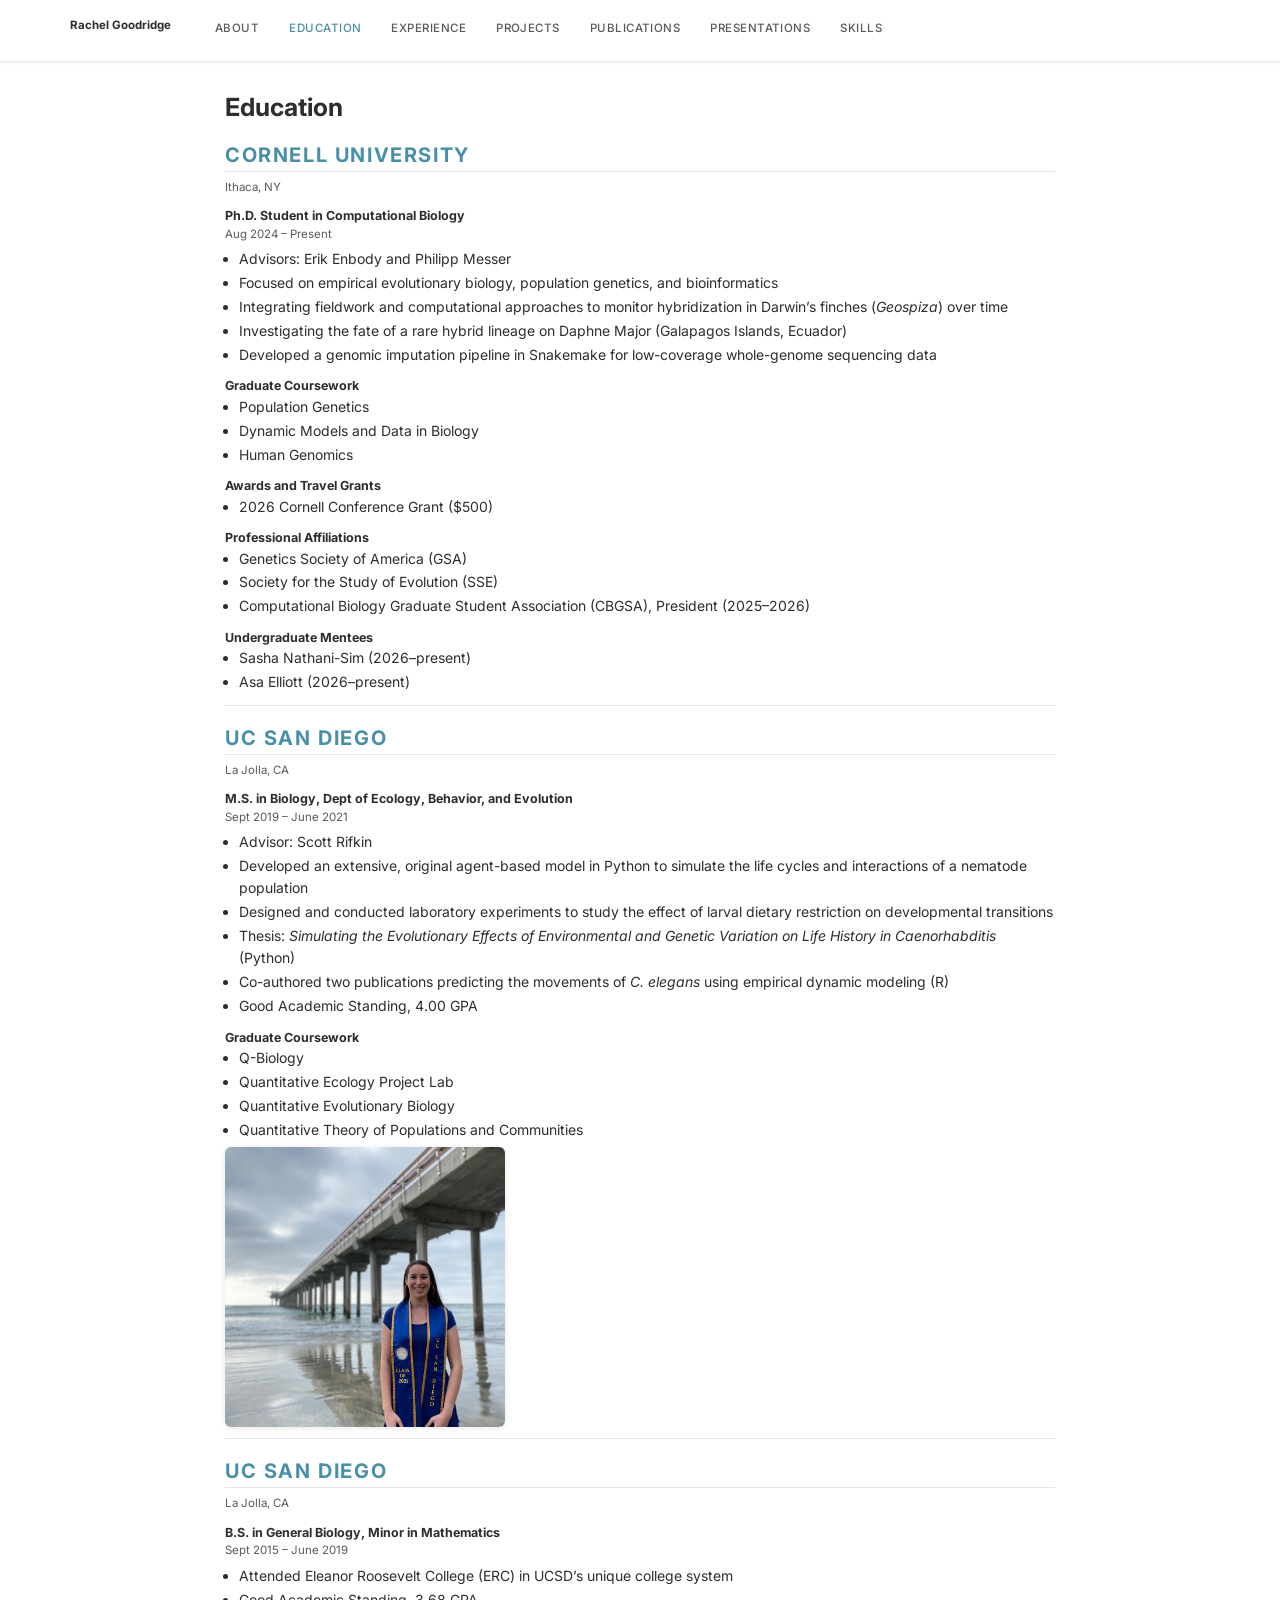
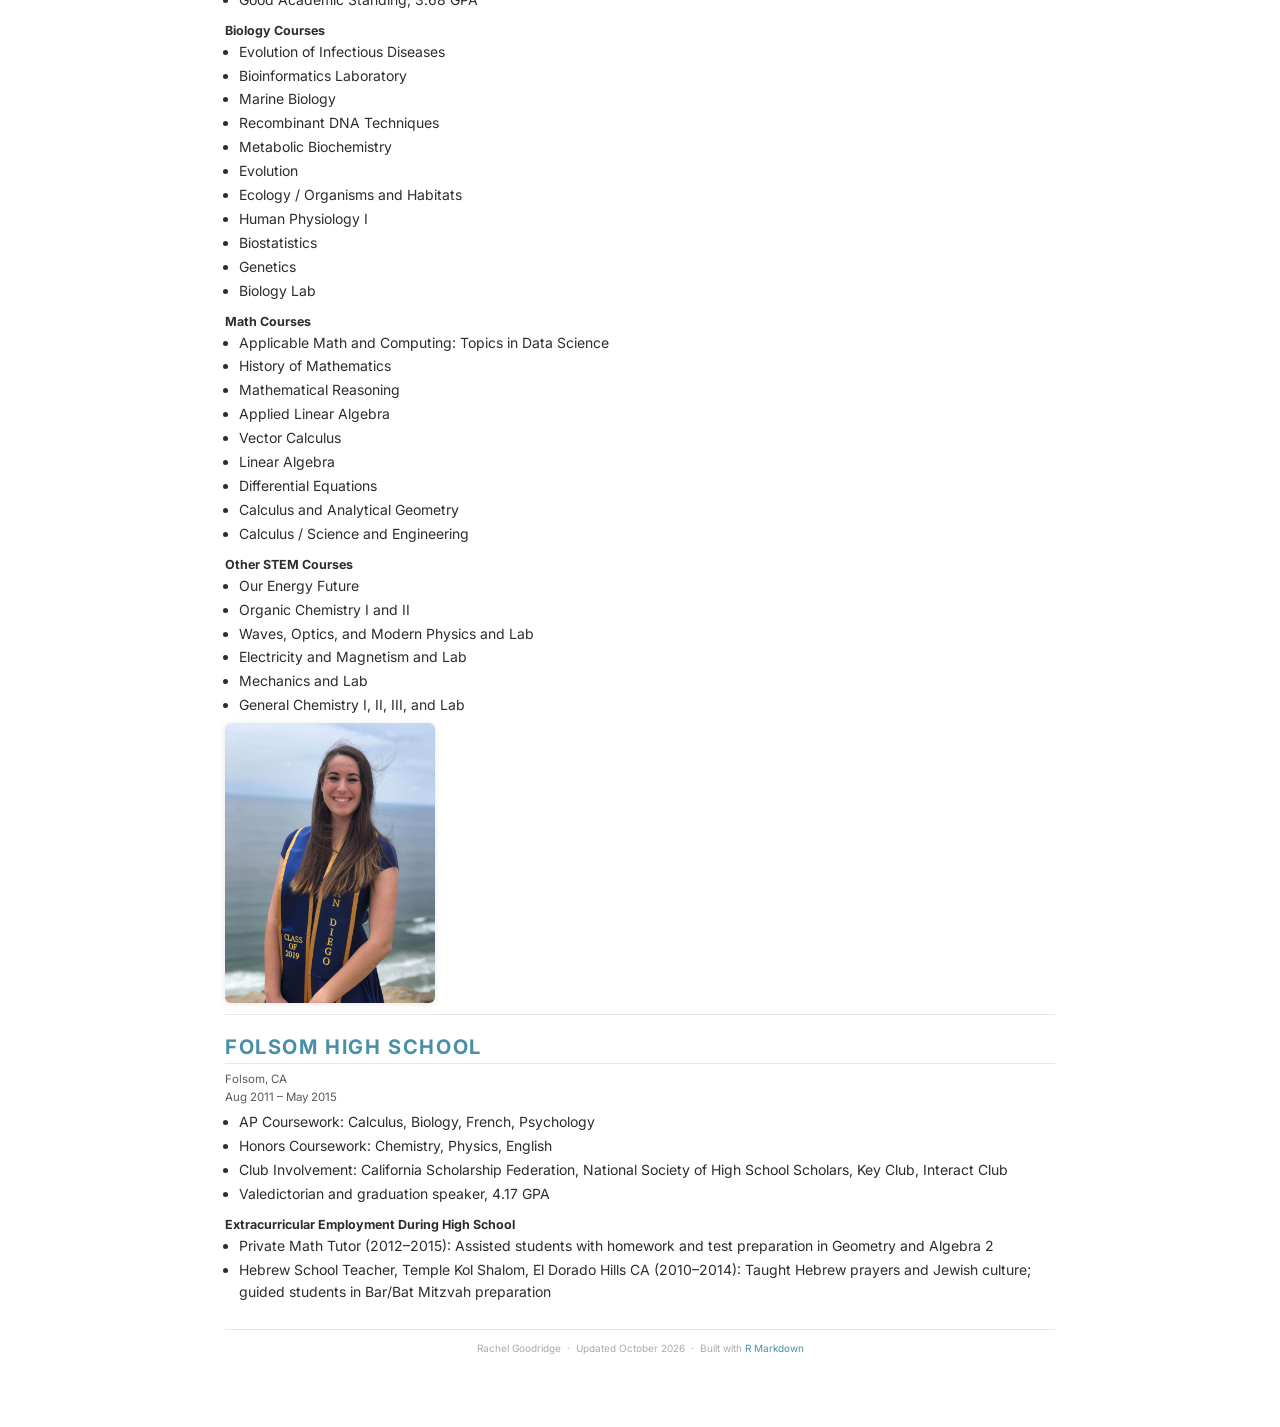
==== commit b46a84ca: "Initial commit" ====
--- a/edu.html
+++ b/edu.html
@@ -13,7 +13,7 @@
 
 <title>Education</title>
 
-<script src="site_libs/header-attrs-2.25/header-attrs.js"></script>
+<script src="site_libs/header-attrs-2.32/header-attrs.js"></script>
 <script src="site_libs/jquery-3.6.0/jquery-3.6.0.min.js"></script>
 <meta name="viewport" content="width=device-width, initial-scale=1" />
 <link href="site_libs/bootstrap-3.3.5/css/flatly.min.css" rel="stylesheet" />
@@ -32,7 +32,22 @@
 <script src="site_libs/navigation-1.1/tabsets.js"></script>
 <link href="site_libs/highlightjs-9.12.0/default.css" rel="stylesheet" />
 <script src="site_libs/highlightjs-9.12.0/highlight.js"></script>
-<link rel="shortcut icon" href="RG_Grad_Photo_2019.jpeg" />
+<link rel="icon" type="image/svg+xml" href="favicon.svg" />
+<link rel="shortcut icon" href="favicon.svg" />
+<link rel="preconnect" href="https://fonts.googleapis.com">
+<link rel="preconnect" href="https://fonts.gstatic.com" crossorigin>
+<script>
+  document.addEventListener("DOMContentLoaded", function () {
+    document.querySelectorAll("a[href]").forEach(function (link) {
+      var href = link.getAttribute("href");
+      // Open in new tab if external (http/https) or a mailto
+      if (href && (href.startsWith("http") || href.startsWith("mailto"))) {
+        link.setAttribute("target", "_blank");
+        link.setAttribute("rel", "noopener noreferrer");
+      }
+    });
+  });
+</script>
 
 <style type="text/css">
   code{white-space: pre-wrap;}
@@ -59,6 +74,7 @@
 
 
 
+<link rel="stylesheet" href="custom.css" type="text/css" />
 
 
 
@@ -239,12 +255,12 @@
         <span class="icon-bar"></span>
         <span class="icon-bar"></span>
       </button>
-      <a class="navbar-brand" href="index.html">Rachel</a>
+      <a class="navbar-brand" href="index.html">Rachel Goodridge</a>
     </div>
     <div id="navbar" class="navbar-collapse collapse">
       <ul class="nav navbar-nav">
         <li>
-  <a href="index.html">Introduction</a>
+  <a href="index.html">About</a>
 </li>
 <li>
   <a href="edu.html">Education</a>
@@ -253,13 +269,16 @@
   <a href="exp.html">Experience</a>
 </li>
 <li>
-  <a href="skills.html">Skills</a>
-</li>
-<li>
   <a href="proj.html">Projects</a>
 </li>
 <li>
   <a href="pub.html">Publications</a>
+</li>
+<li>
+  <a href="pres.html">Presentations</a>
+</li>
+<li>
+  <a href="skills.html">Skills</a>
 </li>
       </ul>
       <ul class="nav navbar-nav navbar-right">
@@ -278,56 +297,115 @@
 </div>
 
 
-<p> </p>
-<div id="uc-san-diego-la-jolla-ca" class="section level3">
-<h3><a href="https://ucsd.edu/">UC San Diego, La Jolla CA</a></h3>
-<div id="sept-2019---june-2021" class="section level4">
-<h4>SEPT 2019 - JUNE 2021</h4>
-</div>
-<div id="master-of-science" class="section level4">
-<h4>Master of Science</h4>
-<ul>
-<li>Master of Science in Biology in the Ecology, Behavior, and Evolution
-(EBE) Department</li>
-<li>Developed an extensive, original agent-based model in Python, and
-used it to simulate the life cycles and interactions of a nematode
-population</li>
+<div id="cornell-university" class="section level2">
+<h2><a href="https://www.cornell.edu/">Cornell University</a></h2>
+<p class="entry-meta">
+Ithaca, NY
+</p>
+<div id="ph.d.-student-in-computational-biology" class="section level3">
+<h3>Ph.D. Student in Computational Biology</h3>
+<p class="entry-meta">
+Aug 2024 – Present
+</p>
+<ul>
+<li>Advisors: Erik Enbody and Philipp Messer</li>
+<li>Focused on empirical evolutionary biology, population genetics, and
+bioinformatics</li>
+<li>Integrating fieldwork and computational approaches to monitor
+hybridization in Darwin’s finches (<em>Geospiza</em>) over time</li>
+<li>Investigating the fate of a rare hybrid lineage on Daphne Major
+(Galapagos Islands, Ecuador)</li>
+<li>Developed a genomic imputation pipeline in Snakemake for
+low-coverage whole-genome sequencing data</li>
+</ul>
+</div>
+<div id="graduate-coursework" class="section level3">
+<h3>Graduate Coursework</h3>
+<ul>
+<li>Population Genetics</li>
+<li>Dynamic Models and Data in Biology</li>
+<li>Human Genomics</li>
+</ul>
+</div>
+<div id="awards-and-travel-grants" class="section level3">
+<h3>Awards and Travel Grants</h3>
+<ul>
+<li>2026 Cornell Conference Grant ($500)</li>
+</ul>
+</div>
+<div id="professional-affiliations" class="section level3">
+<h3>Professional Affiliations</h3>
+<ul>
+<li>Genetics Society of America (GSA)</li>
+<li>Society for the Study of Evolution (SSE)</li>
+<li>Computational Biology Graduate Student Association (CBGSA),
+President (2025–2026)</li>
+</ul>
+</div>
+<div id="undergraduate-mentees" class="section level3">
+<h3>Undergraduate Mentees</h3>
+<ul>
+<li>Sasha Nathani-Sim (2026–present)</li>
+<li>Asa Elliott (2026–present)</li>
+</ul>
+<hr />
+</div>
+</div>
+<div id="uc-san-diego" class="section level2">
+<h2><a href="https://ucsd.edu/">UC San Diego</a></h2>
+<p class="entry-meta">
+La Jolla, CA
+</p>
+<div id="m.s.-in-biology-dept-of-ecology-behavior-and-evolution"
+class="section level3">
+<h3>M.S. in Biology, Dept of Ecology, Behavior, and Evolution</h3>
+<p class="entry-meta">
+Sept 2019 – June 2021
+</p>
+<ul>
+<li>Advisor: Scott Rifkin</li>
+<li>Developed an extensive, original agent-based model in Python to
+simulate the life cycles and interactions of a nematode population</li>
 <li>Designed and conducted laboratory experiments to study the effect of
-larval dietary restriction on the timescale of developmental
-transition</li>
-<li>Thesis Title: Simulating the Evolutionary Effects of Environmental
-and Genetic Variation on Life History in <em>Caenorhabditis</em>
-(Python)</li>
-<li>Two publications related to predicting the movements of <em>C.
-elegans</em> exhibiting foraging or escaping behaviors using empirical
-dynamic modeling, which is based on reconstructions of time series data
-(R)</li>
-<li>Courses:
+larval dietary restriction on developmental transitions</li>
+<li>Thesis: <em>Simulating the Evolutionary Effects of Environmental and
+Genetic Variation on Life History in Caenorhabditis</em> (Python)</li>
+<li>Co-authored two publications predicting the movements of <em>C.
+elegans</em> using empirical dynamic modeling (R)</li>
+<li>Good Academic Standing, 4.00 GPA</li>
+</ul>
+</div>
+<div id="graduate-coursework-1" class="section level3">
+<h3>Graduate Coursework</h3>
 <ul>
 <li>Q-Biology</li>
-<li>Python</li>
 <li>Quantitative Ecology Project Lab</li>
-<li>Quantitative Evolutionary Bio</li>
-<li>Quantitative Theory / Populations &amp; Communities</li>
-</ul></li>
-<li>Good Academic Standing, 4.00 GPA</li>
-</ul>
-<p> </p>
-</div>
-</div>
-<div id="uc-san-diego-la-jolla-ca-1" class="section level3">
-<h3><a href="https://ucsd.edu/">UC San Diego, La Jolla CA</a></h3>
-<div id="sept-2015---june-2019" class="section level4">
-<h4>SEPT 2015 - JUNE 2019</h4>
-</div>
-<div id="bachelor-of-science" class="section level4">
-<h4>Bachelor of Science</h4>
-<ul>
-<li>Bachelor of Science in General Biology with a minor in
-Mathematics</li>
+<li>Quantitative Evolutionary Biology</li>
+<li>Quantitative Theory of Populations and Communities</li>
+</ul>
+<p><img src="RG_Grad_Photo_2021.png" class="edu-photo" style="max-height:280px;" alt="UCSD MS Graduation 2021" /></p>
+<hr />
+</div>
+</div>
+<div id="uc-san-diego-1" class="section level2">
+<h2><a href="https://ucsd.edu/">UC San Diego</a></h2>
+<p class="entry-meta">
+La Jolla, CA
+</p>
+<div id="b.s.-in-general-biology-minor-in-mathematics"
+class="section level3">
+<h3>B.S. in General Biology, Minor in Mathematics</h3>
+<p class="entry-meta">
+Sept 2015 – June 2019
+</p>
+<ul>
 <li>Attended Eleanor Roosevelt College (ERC) in UCSD’s unique college
 system</li>
-<li>Biology Courses:
+<li>Good Academic Standing, 3.68 GPA</li>
+</ul>
+</div>
+<div id="biology-courses" class="section level3">
+<h3>Biology Courses</h3>
 <ul>
 <li>Evolution of Infectious Diseases</li>
 <li>Bioinformatics Laboratory</li>
@@ -335,13 +413,15 @@
 <li>Recombinant DNA Techniques</li>
 <li>Metabolic Biochemistry</li>
 <li>Evolution</li>
-<li>Ecology / Organisms &amp; Habitats</li>
+<li>Ecology / Organisms and Habitats</li>
 <li>Human Physiology I</li>
 <li>Biostatistics</li>
 <li>Genetics</li>
 <li>Biology Lab</li>
-</ul></li>
-<li>Math Courses:
+</ul>
+</div>
+<div id="math-courses" class="section level3">
+<h3>Math Courses</h3>
 <ul>
 <li>Applicable Math and Computing: Topics in Data Science</li>
 <li>History of Mathematics</li>
@@ -350,38 +430,53 @@
 <li>Vector Calculus</li>
 <li>Linear Algebra</li>
 <li>Differential Equations</li>
-<li>Calculus &amp; Analytical Geometry</li>
-<li>Calculus / Science &amp; Engineering</li>
-</ul></li>
-<li>Other STEM Courses:
+<li>Calculus and Analytical Geometry</li>
+<li>Calculus / Science and Engineering</li>
+</ul>
+</div>
+<div id="other-stem-courses" class="section level3">
+<h3>Other STEM Courses</h3>
 <ul>
 <li>Our Energy Future</li>
-<li>Organic Chemistry I &amp; II</li>
-<li>Waves, Optics, and Modern Physics &amp; Lab</li>
-<li>Electricity and Magnetism &amp; Lab</li>
-<li>Mechanics &amp; Lab</li>
-<li>General Chemistry I, II, III, &amp; Lab</li>
-</ul></li>
-<li>Good Academic Standing, 3.68 GPA</li>
-</ul>
-<p> </p>
-</div>
-</div>
-<div id="folsom-high-school-folsom-ca" class="section level3">
-<h3><a href="https://www.fcusd.org/fhs">Folsom High School, Folsom
-CA</a></h3>
-<div id="aug-2011---may-2015" class="section level4">
-<h4>AUG 2011 - MAY 2015</h4>
+<li>Organic Chemistry I and II</li>
+<li>Waves, Optics, and Modern Physics and Lab</li>
+<li>Electricity and Magnetism and Lab</li>
+<li>Mechanics and Lab</li>
+<li>General Chemistry I, II, III, and Lab</li>
+</ul>
+<p><img src="RG_Grad_Photo_2019.jpeg" class="edu-photo" style="max-height:280px;" alt="UCSD BS Graduation 2019" /></p>
+<hr />
+</div>
+</div>
+<div id="folsom-high-school" class="section level2">
+<h2><a href="https://www.fcusd.org/fhs">Folsom High School</a></h2>
+<p class="entry-meta">
+Folsom, CA<br>Aug 2011 – May 2015
+</p>
 <ul>
 <li>AP Coursework: Calculus, Biology, French, Psychology</li>
 <li>Honors Coursework: Chemistry, Physics, English</li>
 <li>Club Involvement: California Scholarship Federation, National
-Society of High School Scholars, Key Club, and Interact Club</li>
+Society of High School Scholars, Key Club, Interact Club</li>
 <li>Valedictorian and graduation speaker, 4.17 GPA</li>
 </ul>
-</div>
-</div>
-
+<div id="extracurricular-employment-during-high-school"
+class="section level3">
+<h3>Extracurricular Employment During High School</h3>
+<ul>
+<li>Private Math Tutor (2012–2015): Assisted students with homework and
+test preparation in Geometry and Algebra 2</li>
+<li>Hebrew School Teacher, Temple Kol Shalom, El Dorado Hills CA
+(2010–2014): Taught Hebrew prayers and Jewish culture; guided students
+in Bar/Bat Mitzvah preparation</li>
+</ul>
+</div>
+</div>
+
+<div class="page-footer">
+  Rachel Goodridge &nbsp;&middot;&nbsp; Updated October 2026 &nbsp;&middot;&nbsp;
+  Built with <a href="https://rmarkdown.rstudio.com/" style="color:#aaa;">R Markdown</a>
+</div>
 
 
 
--- a/custom.css
+++ b/custom.css
@@ -0,0 +1,230 @@
+/* ======================================================
+   Rachel Goodridge – Personal CV Site
+   ====================================================== */
+
+@import url('https://fonts.googleapis.com/css2?family=Inter:wght@300;400;500;600;700&display=swap');
+
+:root {
+  --accent:      #4a8fa8;
+  --accent-dark: #357a92;
+  --text-main:   #2d2d2d;
+  --text-soft:   #5a5a5a;
+  --bg-page:     #ffffff;
+  --bg-section:  #f7f9fb;
+  --border:      #e2e8ed;
+}
+
+body {
+  font-family: 'Inter', 'Helvetica Neue', Arial, sans-serif !important;
+  font-size: 14px !important;
+  color: var(--text-main) !important;
+  background-color: var(--bg-page) !important;
+  line-height: 1.7 !important;
+}
+
+/* ── Reset ALL Bootstrap heading margins globally ── */
+h1, h2, h3, h4, h5, h6,
+.h1, .h2, .h3, .h4, .h5, .h6 {
+  margin-top: 0 !important;
+  margin-bottom: 0 !important;
+  padding-top: 0 !important;
+  padding-bottom: 0 !important;
+  line-height: 1.25 !important;
+  font-family: 'Inter', 'Helvetica Neue', Arial, sans-serif !important;
+}
+
+/* ── Then apply our own spacing and sizes ── */
+
+/* Page title (from YAML `title:`) */
+h1, .h1 {
+  font-size: 2.5rem !important;
+  font-weight: 700 !important;
+  color: var(--text-main) !important;
+  margin-bottom: 1.2rem !important;
+}
+
+/* Major section: "Education", "Technical Skills", "PhD Research" */
+h2, .h2 {
+  font-size: 2rem !important;
+  font-weight: 700 !important;
+  color: var(--accent) !important;
+  text-transform: uppercase !important;
+  letter-spacing: 0.08em !important;
+  padding-bottom: 0.3rem !important;
+  border-bottom: 1.5px solid var(--border) !important;
+  margin-top: 2rem !important;
+  margin-bottom: 0.6rem !important;
+}
+
+/* Entry header: institution, employer, project name */
+h3, .h3 {
+  font-size: 1.25rem !important;
+  font-weight: 700 !important;
+  color: var(--text-main) !important;
+  margin-top: 1.2rem !important;
+  margin-bottom: 0.05rem !important;
+}
+
+/* Sub-header: role within employer, coursework group heading */
+h4, .h4 {
+  font-size: 1.25rem !important;
+  font-weight: 600 !important;
+  color: var(--text-main) !important;
+  margin-top: 0.08rem !important;
+  margin-bottom: 0.05rem !important;
+}
+
+/* Date / small label (kept small — it's metadata) */
+h5, .h5 {
+  font-size: 1.15rem !important;
+  font-weight: 400 !important;
+  color: var(--text-soft) !important;
+  margin-top: 0.05rem !important;
+  margin-bottom: 0.4rem !important;
+}
+
+/* ── Entry metadata line (location | degree | date) ── */
+p.entry-meta {
+  font-size: 1.15rem !important;
+  color: var(--text-soft) !important;
+  margin-top: 0.1rem !important;
+  margin-bottom: 0.5rem !important;
+  line-height: 1.6 !important;
+}
+
+/* ── Paragraphs and lists ── */
+p {
+  font-size: 14px !important;
+  line-height: 1.7 !important;
+  margin-top: 0.3rem !important;
+  margin-bottom: 0.3rem !important;
+}
+
+ul {
+  margin-top: 0.2rem !important;
+  margin-bottom: 0.4rem !important;
+  padding-left: 1.4rem !important;
+}
+
+li {
+  font-size: 14px !important;
+  margin-bottom: 0.15rem !important;
+  line-height: 1.6 !important;
+}
+
+/* ── Horizontal rules — thin separator, tight margin ── */
+hr {
+  border: none !important;
+  border-top: 1px solid var(--border) !important;
+  margin-top: 1.1rem !important;
+  margin-bottom: 0 !important;   /* heading below provides its own top margin */
+}
+
+/* ── Navbar ── */
+.navbar {
+  background-color: #ffffff !important;
+  border-bottom: 1px solid var(--border) !important;
+  box-shadow: 0 1px 4px rgba(0,0,0,0.05) !important;
+}
+.navbar-brand {
+  font-weight: 700 !important;
+  font-size: 1.15rem !important;
+  color: var(--text-main) !important;
+}
+.navbar-nav > li > a {
+  font-size: 1.15rem !important;
+  font-weight: 500 !important;
+  color: var(--text-soft) !important;
+  letter-spacing: 0.04em !important;
+  text-transform: uppercase !important;
+  padding-top: 16px !important;
+  padding-bottom: 16px !important;
+}
+.navbar-nav > li > a:hover,
+.navbar-nav > .active > a,
+.navbar-nav > .active > a:focus {
+  color: var(--accent) !important;
+  background-color: transparent !important;
+}
+
+/* ── Page container ── */
+.container-fluid.main-container {
+  max-width: 860px !important;
+  padding-top: 1.6rem !important;
+  padding-bottom: 3rem !important;
+}
+
+/* ── Links ── */
+a {
+  color: var(--accent) !important;
+  text-decoration: none !important;
+  transition: color 0.15s;
+}
+a:hover {
+  color: var(--accent-dark) !important;
+  text-decoration: underline !important;
+}
+/* Heading links inherit heading color, not accent */
+h3 a, h4 a { color: var(--text-main) !important; }
+h2 a { color: var(--accent) !important; }
+.navbar-brand { color: var(--text-main) !important; }
+.navbar-nav > li > a { color: var(--text-soft) !important; }
+
+/* ── Photos ── */
+.profile-photo {
+  display: block !important;
+  border-radius: 8px !important;
+  box-shadow: 0 2px 12px rgba(0,0,0,0.10) !important;
+  margin: 0.6rem 0 1.2rem 0 !important;
+  max-width: 100% !important;
+  height: auto !important;
+}
+.edu-photo {
+  display: block !important;
+  border-radius: 6px !important;
+  box-shadow: 0 1px 6px rgba(0,0,0,0.10) !important;
+  margin: 0.6rem 0 1rem 0 !important;
+  max-width: 100% !important;
+  height: auto !important;
+}
+
+/* ── Contact pills ── */
+.contact-list {
+  list-style: none !important;
+  padding: 0 !important;
+  display: flex !important;
+  flex-wrap: wrap !important;
+  gap: 0.45rem !important;
+  margin-top: 0.5rem !important;
+  margin-bottom: 0 !important;
+}
+.contact-list li { margin-bottom: 0 !important; }
+.contact-list li a {
+  display: inline-block !important;
+  padding: 0.2rem 0.75rem !important;
+  background: var(--bg-section) !important;
+  border: 1px solid var(--border) !important;
+  border-radius: 20px !important;
+  font-size: 1.15rem !important;
+  color: var(--text-soft) !important;
+}
+.contact-list li a:hover {
+  background: var(--accent) !important;
+  color: #fff !important;
+  text-decoration: none !important;
+  border-color: var(--accent) !important;
+}
+
+/* ── Footer ── */
+.page-footer {
+  margin-top: 2.5rem;
+  padding-top: 1rem;
+  border-top: 1px solid var(--border);
+  font-size: 1.0rem;
+  color: #aaa;
+  text-align: center;
+}
+
+@media (max-width: 600px) {
+  .container-fluid.main-container { padding-left: 1rem !important; padding-right: 1rem !important; }
+}
